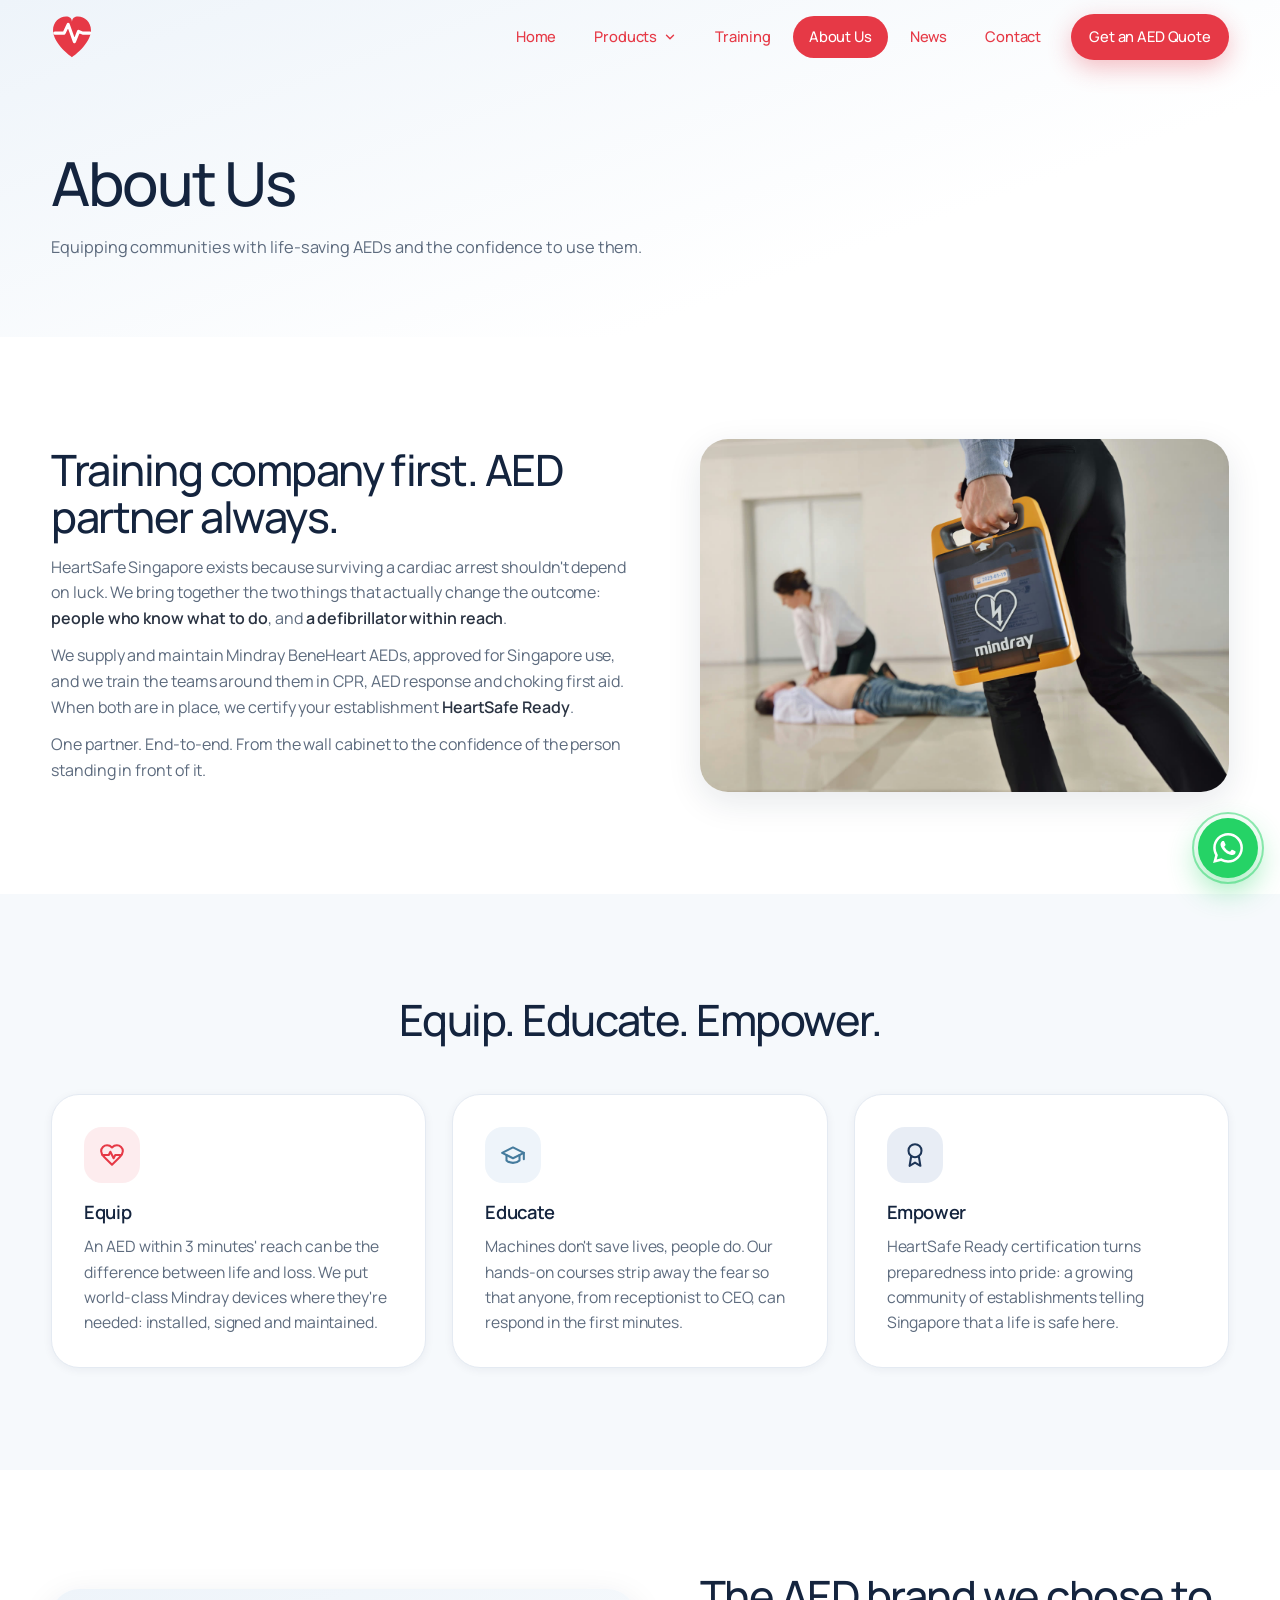
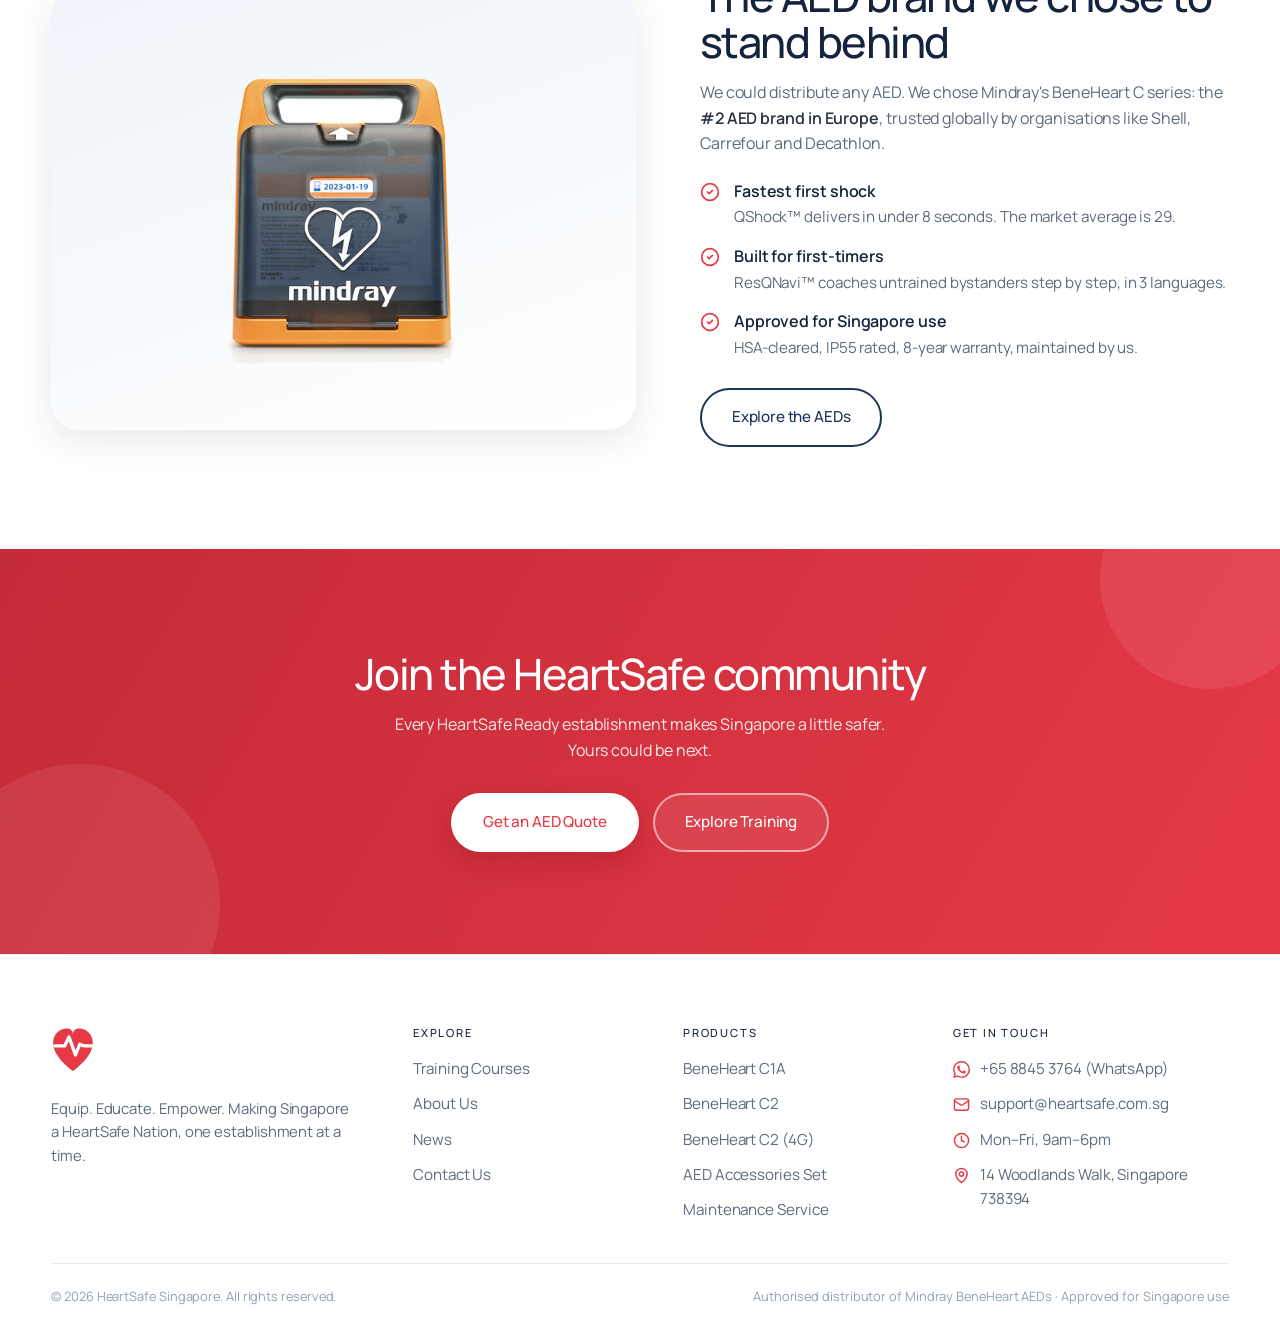
==== about.html @ 956eccfd "Header CTA text stays white Co-Authored-By: Claude Fable 5.1 <noreply@anthropic.com>" ====
<!DOCTYPE html>
<html lang="en">
<head>
<meta charset="UTF-8">
<meta name="viewport" content="width=device-width, initial-scale=1.0">
<title>About HeartSafe Singapore | Making Singapore a HeartSafe Nation</title>
<meta name="description" content="HeartSafe Singapore is on a mission to make Singapore a HeartSafe Nation: equipping communities with Mindray AEDs and empowering everyday people to act during sudden cardiac arrest.">
<link rel="canonical" href="https://www.heartsafe.com.sg/about.html">
<meta property="og:type" content="website">
<meta property="og:title" content="About HeartSafe Singapore | Making Singapore a HeartSafe Nation">
<meta property="og:description" content="HeartSafe Singapore is on a mission to make Singapore a HeartSafe Nation: equipping communities with Mindray AEDs and empowering everyday people to act during sudden cardiac arrest.">
<meta property="og:url" content="https://www.heartsafe.com.sg/about.html">
<meta property="og:image" content="https://www.heartsafe.com.sg/assets/img/hero-poster.jpg">
<link rel="icon" type="image/svg+xml" href="favicon.svg">
<link rel="preconnect" href="https://fonts.googleapis.com">
<link rel="preconnect" href="https://fonts.gstatic.com" crossorigin>
<link href="https://fonts.googleapis.com/css2?family=Manrope:wght@400;500;600;700&family=Plus+Jakarta+Sans:wght@500;800&display=swap" rel="stylesheet">
<link rel="stylesheet" href="assets/css/style.css?v=4db96d8f">
</head>
<body>
<header class="nav">
  <div class="container nav__inner">
    <a href="index.html" class="nav__logo" aria-label="HeartSafe Singapore, home">
      <svg class="logo-mark" viewBox="88 90 96 102" width="42" height="44" xmlns="http://www.w3.org/2000/svg" role="img" aria-label="HeartSafe Singapore"><path class="heart-fill" d="M136 188C136 188 92 157.6 92 125.6C92 106.4 106.4 93.6 122.4 93.6C129.6 93.6 136 97.6 136 106.4C136 97.6 142.4 93.6 149.6 93.6C165.6 93.6 180 106.4 180 125.6C180 157.6 136 188 136 188Z" fill="#E63946"/><path class="heart-line" transform="matrix(.8,0,0,.8,68,68)" stroke-width="9" stroke-linecap="round" stroke-linejoin="round" fill="none" stroke="#FFFFFF" d="M35 80H62L74 55 92 105 104 75 116 80H137"/></svg>
    </a>
    <nav class="nav__links" aria-label="Main navigation">
      <a href="index.html">Home</a>
      <div class="nav__drop">
        <a href="products.html">Products <svg width="14" height="14" viewBox="0 0 24 24" fill="none" stroke="currentColor" stroke-width="2.4" stroke-linecap="round" stroke-linejoin="round"><path d="m6 9 6 6 6-6"/></svg></a>
        <div class="nav__dropmenu">
          <a href="product-c1a.html">BeneHeart C1A</a>
          <a href="product-c2.html">BeneHeart C2</a>
          <a href="product-c2-4g.html">BeneHeart C2 (4G)</a>
          <a href="product-accessories.html">AED Accessories Set</a>
          <hr>
          <a href="products.html#maintenance">Maintenance Service</a>
        </div>
      </div>
      <a href="training.html">Training</a>
      <a href="about.html" class="active">About Us</a>
      <a href="news.html">News</a>
      <a href="contact.html">Contact</a>
      <a href="contact.html" class="btn btn--primary btn--sm nav__cta">Get an AED Quote</a>
    </nav>
    <button class="nav__burger" aria-label="Toggle menu"><span></span><span></span><span></span></button>
  </div>
</header>

<section class="page-hero">
  <div class="container">
    <h1>About Us</h1>
    <p class="lead">Equipping communities with life-saving AEDs and the confidence to use them.</p>
  </div>
</section>

<section class="section">
  <div class="container split">
    <div class="reveal">
      <h2>Training company first. AED partner always.</h2>
      <p style="margin-top:14px">HeartSafe Singapore exists because surviving a cardiac arrest shouldn't depend on luck. We bring together the two things that actually change the outcome: <strong>people who know what to do</strong>, and <strong>a defibrillator within reach</strong>.</p>
      <p style="margin-top:12px">We supply and maintain Mindray BeneHeart AEDs, approved for Singapore use, and we train the teams around them in CPR, AED response and choking first aid. When both are in place, we certify your establishment <strong>HeartSafe Ready</strong>.</p>
      <p style="margin-top:12px">One partner. End-to-end. From the wall cabinet to the confidence of the person standing in front of it.</p>
    </div>
    <figure class="reveal reveal-d1">
      <img src="assets/img/rescue-carry.jpg" alt="Responder bringing a Mindray AED to a collapsed person">
    </figure>
  </div>
</section>

<section class="section section--alt">
  <div class="container">
    <div class="section-head center reveal">
      <h2>Equip. Educate. Empower.</h2>
    </div>
    <div class="grid-3">
      <article class="card reveal">
        <div class="icon">
          <svg width="26" height="26" viewBox="0 0 24 24" fill="none" stroke="currentColor" stroke-width="1.9" stroke-linecap="round" stroke-linejoin="round"><path d="M19 14c1.49-1.46 3-3.21 3-5.5A5.5 5.5 0 0 0 16.5 3c-1.76 0-3 .5-4.5 2-1.5-1.5-2.74-2-4.5-2A5.5 5.5 0 0 0 2 8.5c0 2.3 1.5 4.05 3 5.5l7 7Z"/><path d="M3.22 12H9l1.5-3 3 6 1.5-3h5.27"/></svg>
        </div>
        <h3>Equip</h3>
        <p>An AED within 3 minutes' reach can be the difference between life and loss. We put world-class Mindray devices where they're needed: installed, signed and maintained.</p>
      </article>
      <article class="card reveal reveal-d1">
        <div class="icon icon--blue">
          <svg width="26" height="26" viewBox="0 0 24 24" fill="none" stroke="currentColor" stroke-width="1.9" stroke-linecap="round" stroke-linejoin="round"><path d="M22 10v6"/><path d="M2 10l10-5 10 5-10 5z"/><path d="M6 12v5c3 3 9 3 12 0v-5"/></svg>
        </div>
        <h3>Educate</h3>
        <p>Machines don't save lives, people do. Our hands-on courses strip away the fear so that anyone, from receptionist to CEO, can respond in the first minutes.</p>
      </article>
      <article class="card reveal reveal-d2">
        <div class="icon icon--navy">
          <svg width="26" height="26" viewBox="0 0 24 24" fill="none" stroke="currentColor" stroke-width="1.9" stroke-linecap="round" stroke-linejoin="round"><circle cx="12" cy="8" r="6"/><path d="M15.477 12.89 17 22l-5-3-5 3 1.523-9.11"/></svg>
        </div>
        <h3>Empower</h3>
        <p>HeartSafe Ready certification turns preparedness into pride: a growing community of establishments telling Singapore that a life is safe here.</p>
      </article>
    </div>
  </div>
</section>

<section class="section">
  <div class="container split">
    <figure class="reveal">
      <img src="assets/img/aed-closed.png" alt="Mindray BeneHeart AED, closed carry case" style="background:linear-gradient(160deg,#EEF4FA,#fff);padding:30px">
    </figure>
    <div class="reveal reveal-d1">
      <h2>The AED brand we chose to stand behind</h2>
      <p style="margin-top:14px">We could distribute any AED. We chose Mindray's BeneHeart C series: the <strong>#2 AED brand in Europe</strong>, trusted globally by organisations like Shell, Carrefour and Decathlon.</p>
      <ul class="checklist">
        <li>
          <svg width="20" height="20" viewBox="0 0 24 24" fill="none" stroke="currentColor" stroke-width="2" stroke-linecap="round" stroke-linejoin="round"><circle cx="12" cy="12" r="10"/><path d="m9 12 2 2 4-4"/></svg>
          <div><b>Fastest first shock</b><span>QShock&trade; delivers in under 8 seconds. The market average is 29.</span></div>
        </li>
        <li>
          <svg width="20" height="20" viewBox="0 0 24 24" fill="none" stroke="currentColor" stroke-width="2" stroke-linecap="round" stroke-linejoin="round"><circle cx="12" cy="12" r="10"/><path d="m9 12 2 2 4-4"/></svg>
          <div><b>Built for first-timers</b><span>ResQNavi&trade; coaches untrained bystanders step by step, in 3 languages.</span></div>
        </li>
        <li>
          <svg width="20" height="20" viewBox="0 0 24 24" fill="none" stroke="currentColor" stroke-width="2" stroke-linecap="round" stroke-linejoin="round"><circle cx="12" cy="12" r="10"/><path d="m9 12 2 2 4-4"/></svg>
          <div><b>Approved for Singapore use</b><span>HSA-cleared, IP55 rated, 8-year warranty, maintained by us.</span></div>
        </li>
      </ul>
      <a href="products.html" class="btn btn--outline" style="margin-top:28px">Explore the AEDs</a>
    </div>
  </div>
</section>

<section class="cta-band reveal">
  <div class="container">
    <h2>Join the HeartSafe community</h2>
    <p>Every HeartSafe Ready establishment makes Singapore a little safer. Yours could be next.</p>
    <div class="btn-row">
      <a href="contact.html" class="btn btn--primary">Get an AED Quote</a>
      <a href="training.html" class="btn btn--ghost">Explore Training</a>
    </div>
  </div>
</section>
<footer>
  <div class="container">
    <div class="footer-main">
      <div>
        <a class="logo" href="index.html" aria-label="HeartSafe Singapore">
          <svg class="logo-mark" viewBox="88 90 96 102" width="42" height="44" xmlns="http://www.w3.org/2000/svg" role="img" aria-label="HeartSafe Singapore"><path class="heart-fill" d="M136 188C136 188 92 157.6 92 125.6C92 106.4 106.4 93.6 122.4 93.6C129.6 93.6 136 97.6 136 106.4C136 97.6 142.4 93.6 149.6 93.6C165.6 93.6 180 106.4 180 125.6C180 157.6 136 188 136 188Z" fill="#E63946"/><path class="heart-line" transform="matrix(.8,0,0,.8,68,68)" stroke-width="9" stroke-linecap="round" stroke-linejoin="round" fill="none" stroke="#FFFFFF" d="M35 80H62L74 55 92 105 104 75 116 80H137"/></svg>
        </a>
        <p>Equip. Educate. Empower. Making Singapore a HeartSafe Nation, one establishment at a time.</p>
      </div>
      <div>
        <h4>Explore</h4>
        <ul>
          <li><a href="training.html">Training Courses</a></li>
          <li><a href="about.html">About Us</a></li>
          <li><a href="news.html">News</a></li>
          <li><a href="contact.html">Contact Us</a></li>
        </ul>
      </div>
      <div>
        <h4>Products</h4>
        <ul>
          <li><a href="product-c1a.html">BeneHeart C1A</a></li>
          <li><a href="product-c2.html">BeneHeart C2</a></li>
          <li><a href="product-c2-4g.html">BeneHeart C2 (4G)</a></li>
          <li><a href="product-accessories.html">AED Accessories Set</a></li>
          <li><a href="products.html#maintenance">Maintenance Service</a></li>
        </ul>
      </div>
      <div>
        <h4>Get in Touch</h4>
        <ul>
          <li><svg width="17" height="17" viewBox="0 0 24 24" fill="currentColor"><path d="M17.472 14.382c-.297-.149-1.758-.867-2.03-.967-.273-.099-.471-.148-.67.15-.197.297-.767.966-.94 1.164-.173.199-.347.223-.644.075-.297-.15-1.255-.463-2.39-1.475-.883-.788-1.48-1.761-1.653-2.059-.173-.297-.018-.458.13-.606.134-.133.297-.347.446-.52.149-.174.198-.298.298-.497.099-.198.05-.371-.025-.52-.075-.149-.669-1.612-.916-2.207-.242-.579-.487-.5-.669-.51-.173-.008-.371-.01-.57-.01-.198 0-.52.074-.792.372-.272.297-1.04 1.016-1.04 2.479 0 1.462 1.065 2.875 1.213 3.074.149.198 2.096 3.2 5.077 4.487.709.306 1.262.489 1.694.625.712.227 1.36.195 1.871.118.571-.085 1.758-.719 2.006-1.413.248-.694.248-1.289.173-1.413-.074-.124-.272-.198-.57-.347m-5.421 7.403h-.004a9.87 9.87 0 0 1-5.031-1.378l-.361-.214-3.741.982.998-3.648-.235-.374a9.86 9.86 0 0 1-1.51-5.26c.001-5.45 4.436-9.884 9.888-9.884 2.64 0 5.122 1.03 6.988 2.898a9.825 9.825 0 0 1 2.893 6.994c-.003 5.45-4.437 9.884-9.885 9.884m8.413-18.297A11.815 11.815 0 0 0 12.05 0C5.495 0 .16 5.335.157 11.892c0 2.096.547 4.142 1.588 5.945L.057 24l6.305-1.654a11.882 11.882 0 0 0 5.683 1.448h.005c6.554 0 11.89-5.335 11.893-11.893a11.821 11.821 0 0 0-3.48-8.413Z"/></svg><a href="https://wa.me/6588453764" target="_blank" rel="noopener">+65 8845 3764 (WhatsApp)</a></li>
          <li><svg width="17" height="17" viewBox="0 0 24 24" fill="none" stroke="currentColor" stroke-width="2" stroke-linecap="round" stroke-linejoin="round"><rect width="20" height="16" x="2" y="4" rx="3"/><path d="m22 7-8.97 5.7a1.94 1.94 0 0 1-2.06 0L2 7"/></svg><a href="mailto:support@heartsafe.com.sg">support@heartsafe.com.sg</a></li>
          <li><svg width="17" height="17" viewBox="0 0 24 24" fill="none" stroke="currentColor" stroke-width="2" stroke-linecap="round" stroke-linejoin="round"><circle cx="12" cy="12" r="10"/><path d="M12 6v6l4 2"/></svg><span>Mon&ndash;Fri, 9am&ndash;6pm</span></li>
          <li><svg width="17" height="17" viewBox="0 0 24 24" fill="none" stroke="currentColor" stroke-width="2" stroke-linecap="round" stroke-linejoin="round"><path d="M20 10c0 6-8 12-8 12s-8-6-8-12a8 8 0 0 1 16 0Z"/><circle cx="12" cy="10" r="3"/></svg><a href="https://www.google.com/maps/search/?api=1&amp;query=14+Woodlands+Walk+Singapore+738394" target="_blank" rel="noopener">14 Woodlands Walk, Singapore 738394</a></li>
        </ul>
      </div>
    </div>
    <div class="footer-bottom">
      <span>&copy; 2026 HeartSafe Singapore. All rights reserved.</span>
      <span>Authorised distributor of Mindray BeneHeart AEDs &middot; Approved for Singapore use</span>
    </div>
  </div>
</footer>

<a class="wa-float" href="https://wa.me/6588453764?text=Hello%20HeartSafe!%20I%27d%20like%20to%20find%20out%20more." target="_blank" rel="noopener" aria-label="Chat with HeartSafe on WhatsApp">
  <svg width="30" height="30" viewBox="0 0 24 24" fill="currentColor"><path d="M17.472 14.382c-.297-.149-1.758-.867-2.03-.967-.273-.099-.471-.148-.67.15-.197.297-.767.966-.94 1.164-.173.199-.347.223-.644.075-.297-.15-1.255-.463-2.39-1.475-.883-.788-1.48-1.761-1.653-2.059-.173-.297-.018-.458.13-.606.134-.133.297-.347.446-.52.149-.174.198-.298.298-.497.099-.198.05-.371-.025-.52-.075-.149-.669-1.612-.916-2.207-.242-.579-.487-.5-.669-.51-.173-.008-.371-.01-.57-.01-.198 0-.52.074-.792.372-.272.297-1.04 1.016-1.04 2.479 0 1.462 1.065 2.875 1.213 3.074.149.198 2.096 3.2 5.077 4.487.709.306 1.262.489 1.694.625.712.227 1.36.195 1.871.118.571-.085 1.758-.719 2.006-1.413.248-.694.248-1.289.173-1.413-.074-.124-.272-.198-.57-.347m-5.421 7.403h-.004a9.87 9.87 0 0 1-5.031-1.378l-.361-.214-3.741.982.998-3.648-.235-.374a9.86 9.86 0 0 1-1.51-5.26c.001-5.45 4.436-9.884 9.888-9.884 2.64 0 5.122 1.03 6.988 2.898a9.825 9.825 0 0 1 2.893 6.994c-.003 5.45-4.437 9.884-9.885 9.884m8.413-18.297A11.815 11.815 0 0 0 12.05 0C5.495 0 .16 5.335.157 11.892c0 2.096.547 4.142 1.588 5.945L.057 24l6.305-1.654a11.882 11.882 0 0 0 5.683 1.448h.005c6.554 0 11.89-5.335 11.893-11.893a11.821 11.821 0 0 0-3.48-8.413Z"/></svg>
</a>

<script src="assets/js/main.js?v=4db96d8f"></script>
</body>
</html>
---- assets/css/style.css ----
/* ============================================================
   HeartSafe Singapore — style.css
   Palette: red #E63946 · navy #1D3557 · white · light blue tints
   Curved edges throughout for a premium, safe feel.
   ============================================================ */

:root{
  --red:#E63946;
  --red-dark:#C42B38;
  --red-soft:#FDECEE;
  --navy:#1D3557;
  --navy-deep:#14243E;
  --blue:#457B9D;
  --blue-soft:#EEF4FA;
  --ink:#2A3342;
  --muted:#5D6B7E;
  --line:#E4EAF2;
  --bg:#FFFFFF;
  --bg-alt:#F6F9FC;
  --green-wa:#25D366;
  --r-lg:28px;
  --r-md:20px;
  --r-sm:14px;
  --shadow-sm:0 2px 10px rgba(20,36,62,.06);
  --shadow-md:0 10px 34px rgba(20,36,62,.10);
  --shadow-lg:0 22px 60px rgba(20,36,62,.16);
  --font-head:'Plus Jakarta Sans',system-ui,-apple-system,'Segoe UI',sans-serif;
  --font-body:'Inter',system-ui,-apple-system,'Segoe UI',sans-serif;
}

*{margin:0;padding:0;box-sizing:border-box}
html{scroll-behavior:smooth}
body{
  font-family:var(--font-body);
  color:var(--ink);
  background:var(--bg);
  line-height:1.65;
  font-size:16.5px;
  -webkit-font-smoothing:antialiased;
  overflow-x:hidden;
}
img,video{max-width:100%;display:block}
a{color:inherit;text-decoration:none}
ul{list-style:none}
h1,h2,h3,h4{font-family:var(--font-head);color:var(--navy-deep);line-height:1.16;letter-spacing:-.02em}
h1{font-size:clamp(2.1rem,4.6vw,3.6rem);font-weight:800}
h2{font-size:clamp(1.7rem,3.2vw,2.5rem);font-weight:800}
h3{font-size:1.22rem;font-weight:700}
p{color:var(--muted)}
strong{color:var(--ink)}

.container{width:min(1180px,92%);margin-inline:auto}
.section{padding:clamp(64px,8vw,110px) 0}
.section--alt{background:var(--bg-alt)}
.section-head{max-width:640px;margin-bottom:clamp(36px,4vw,56px)}
.section-head.center{margin-inline:auto;text-align:center}
.section-head p{margin-top:14px;font-size:1.05rem}

/* ---------- Buttons ---------- */
.btn{
  display:inline-flex;align-items:center;justify-content:center;gap:10px;
  font-family:var(--font-head);font-weight:700;font-size:1rem;
  padding:15px 30px;border-radius:999px;border:2px solid transparent;
  cursor:pointer;transition:.25s ease;white-space:nowrap;
}
.btn svg{flex:none}
.btn--primary{background:var(--red);color:#fff;box-shadow:0 8px 24px rgba(230,57,70,.32)}
.btn--primary:hover{background:var(--red-dark);transform:translateY(-2px);box-shadow:0 12px 30px rgba(230,57,70,.4)}
.btn--ghost{border-color:rgba(255,255,255,.55);color:#fff;background:rgba(255,255,255,.08);backdrop-filter:blur(4px)}
.btn--ghost:hover{background:#fff;color:var(--navy-deep)}
.btn--outline{border-color:var(--navy);color:var(--navy)}
.btn--outline:hover{background:var(--navy);color:#fff;transform:translateY(-2px)}
.btn--wa{background:var(--green-wa);color:#fff;box-shadow:0 8px 24px rgba(37,211,102,.32)}
.btn--wa:hover{background:#1eb857;transform:translateY(-2px)}
.btn--sm{padding:11px 22px;font-size:.92rem}

/* ---------- Nav ---------- */
.nav{
  position:fixed;inset:0 0 auto 0;z-index:100;
  transition:background .3s ease,box-shadow .3s ease;
  padding:14px 0;
}
.nav.scrolled{background:rgba(255,255,255,.9);backdrop-filter:blur(14px);box-shadow:var(--shadow-sm);padding:10px 0}
/* On the home hero the nav floats over the red overlay — flip logo & links to white */
.nav--onhero:not(.scrolled) .nav__logo text{fill:#fff}
.nav--onhero:not(.scrolled) .nav__logo text tspan{fill:#FFD3D7}
.nav--onhero:not(.scrolled) .nav__links a:not(.active):not(.btn){color:#fff}
.nav--onhero:not(.scrolled) .nav__links a:not(.active):not(.btn):hover{background:rgba(255,255,255,.16);color:#fff}
.nav--onhero:not(.scrolled) .nav__links a.active{background:rgba(255,255,255,.92);color:var(--red)}
.nav--onhero:not(.scrolled) .nav__burger span{background:#fff}
@media (max-width:860px){
  .nav--onhero.open .nav__logo text{fill:#1D3557}
  .nav--onhero.open .nav__logo text tspan{fill:#E63946}
  .nav--onhero.open .nav__burger span{background:var(--navy-deep)}
  .nav--onhero:not(.scrolled) .nav__links a:not(.active):not(.btn){color:var(--navy-deep)}
  .nav--onhero:not(.scrolled) .nav__links a.active{background:var(--red);color:#fff}
}
.nav__inner{display:flex;align-items:center;justify-content:space-between;gap:24px}
.nav__logo svg{height:44px;width:auto;display:block}
.nav__links{display:flex;align-items:center;gap:6px}
.nav__links a{
  font-family:var(--font-head);font-weight:600;font-size:.97rem;color:var(--navy-deep);
  padding:9px 16px;border-radius:999px;transition:.2s;
}
.nav__links a:hover{background:var(--red-soft);color:var(--red)}
.nav__links a.active{background:var(--red);color:#fff}
.nav__cta{margin-left:8px}
.nav__burger{display:none;background:none;border:0;cursor:pointer;padding:8px;border-radius:12px}
.nav__burger span{display:block;width:24px;height:2.5px;border-radius:2px;background:var(--navy-deep);margin:5px 0;transition:.3s}
.nav.open .nav__burger span:nth-child(1){transform:translateY(7.5px) rotate(45deg)}
.nav.open .nav__burger span:nth-child(2){opacity:0}
.nav.open .nav__burger span:nth-child(3){transform:translateY(-7.5px) rotate(-45deg)}

/* ---------- Scroll hero (home) ---------- */
.hero-scroll{position:relative;height:400vh}
.hero-snaps{position:absolute;inset:0;pointer-events:none}
.hero-snaps i{display:block;height:100vh}
@media (pointer:coarse){
  html{scroll-snap-type:y proximity}
  .hero-snaps i{scroll-snap-align:start}
}
.hero-stage{position:sticky;top:0;height:100vh;height:100svh;overflow:hidden;background:#0e1622}
.hero-stage video,.hero-stage .hero-fallback{
  position:absolute;inset:0;width:100%;height:100%;object-fit:cover;object-position:62% 45%;
}
.hero-overlay{
  position:absolute;inset:0;
  background:linear-gradient(96deg,rgba(202,32,46,.93) 0%,rgba(217,42,56,.78) 26%,rgba(230,57,70,.42) 48%,rgba(230,57,70,0) 68%);
}
.hero-content{
  position:absolute;inset:0;display:flex;flex-direction:column;justify-content:center;
  z-index:3;
}
.hero-words{position:relative;max-width:600px;min-height:290px}
.hero-word{
  position:absolute;inset:0;display:flex;flex-direction:column;justify-content:center;gap:18px;
  opacity:0;transform:translateY(26px);pointer-events:none;
  transition:opacity .45s ease,transform .45s ease;
}
.hero-word.active{opacity:1;transform:none;pointer-events:auto}
.hero-word h1,.hero-word .h1{color:#fff;text-shadow:0 2px 24px rgba(120,10,18,.35);font-size:clamp(2.2rem,5vw,3.9rem);font-weight:800;font-family:var(--font-head);line-height:1.1;letter-spacing:-.02em}
.hero-word p{color:rgba(255,255,255,.93);font-size:clamp(1.02rem,1.5vw,1.25rem);max-width:460px;text-shadow:0 1px 14px rgba(120,10,18,.3)}
.hero-word .hero-ctas{display:flex;gap:14px;flex-wrap:wrap;margin-top:6px}
.hero-ecg{width:190px;opacity:.95}
.hero-ecg polyline{stroke-dasharray:340;stroke-dashoffset:340}
.hero-word.active .hero-ecg polyline{animation:ecgdraw 1s ease forwards .15s}
@keyframes ecgdraw{to{stroke-dashoffset:0}}

.hero-meta{
  position:absolute;left:0;right:0;bottom:34px;z-index:4;
  display:flex;align-items:flex-end;justify-content:space-between;gap:20px;
}
.hero-beats{display:flex;gap:8px;align-items:center}
.hero-beat{
  width:34px;height:6px;border-radius:99px;background:rgba(255,255,255,.32);overflow:hidden;position:relative;
}
.hero-beat i{position:absolute;inset:0;transform:scaleX(0);transform-origin:left;background:#fff;border-radius:99px}
.hero-beat i{transition:transform .45s ease}

/* ---------- Static page hero ---------- */
.page-hero{
  position:relative;padding:150px 0 76px;
  background:linear-gradient(160deg,var(--blue-soft) 0%,#fff 70%);
}
.page-hero h1{max-width:700px}
.page-hero p.lead{max-width:600px;margin-top:18px;font-size:1.12rem}
.page-hero .btn{margin-top:28px}

/* ---------- Cards & grids ---------- */
.grid-3{display:grid;grid-template-columns:repeat(3,1fr);gap:26px}
.grid-2{display:grid;grid-template-columns:repeat(2,1fr);gap:26px}
.card{
  background:#fff;border:1px solid var(--line);border-radius:var(--r-lg);
  padding:32px;box-shadow:var(--shadow-sm);transition:.3s ease;
}
.card:hover{transform:translateY(-6px);box-shadow:var(--shadow-md)}
.card h3{margin:18px 0 10px}
.card p{font-size:.98rem}
.card .icon{
  width:56px;height:56px;border-radius:18px;background:var(--red-soft);color:var(--red);
  display:flex;align-items:center;justify-content:center;
}
.card .icon--blue{background:var(--blue-soft);color:var(--blue)}
.card .icon--navy{background:#E8EDF5;color:var(--navy)}

.course-card{overflow:hidden;padding:0;display:flex;flex-direction:column}
.course-card figure{aspect-ratio:16/10;overflow:hidden}
.course-card figure img{width:100%;height:100%;object-fit:cover;transition:transform .5s ease}
.course-card:hover figure img{transform:scale(1.05)}
.course-card .body{padding:26px 28px 30px;display:flex;flex-direction:column;gap:12px;flex:1}
.course-card .tags{display:flex;gap:8px;flex-wrap:wrap}
.tag{font-family:var(--font-head);font-size:.74rem;font-weight:700;letter-spacing:.06em;text-transform:uppercase;background:var(--blue-soft);color:var(--blue);padding:5px 12px;border-radius:999px}
.tag--red{background:var(--red-soft);color:var(--red)}
.course-card ul{display:flex;flex-direction:column;gap:8px;margin-top:2px}
.course-card ul li{display:flex;gap:10px;font-size:.95rem;color:var(--muted)}
.course-card ul li svg{flex:none;margin-top:4px;color:var(--red)}
.course-card .link{margin-top:auto;padding-top:10px;font-family:var(--font-head);font-weight:700;color:var(--red);display:inline-flex;align-items:center;gap:8px}
.course-card .link:hover{gap:12px}
.course-card .link{transition:gap .2s}

/* ---------- Split feature ---------- */
.split{display:grid;grid-template-columns:1.05fr .95fr;gap:clamp(32px,5vw,72px);align-items:center}
.split figure{border-radius:var(--r-lg);overflow:hidden;box-shadow:var(--shadow-md)}
.split figure img{width:100%;height:100%;object-fit:cover}
.split .checklist{margin-top:22px;display:flex;flex-direction:column;gap:14px}
.checklist li{display:flex;gap:14px;align-items:flex-start}
.checklist li svg{flex:none;margin-top:3px;color:var(--red)}
.checklist li b{font-family:var(--font-head);color:var(--navy-deep);display:block}
.checklist li span{font-size:.95rem;color:var(--muted)}

/* ---------- Stats band (full-bleed) ---------- */
.stats-band{
  background:linear-gradient(120deg,var(--navy-deep),var(--navy) 60%,#26497A);
  padding:clamp(52px,6vw,84px) 0;color:#fff;
}
.stats-grid{display:grid;grid-template-columns:repeat(3,1fr);gap:32px}
.stat h3{font-size:clamp(2.2rem,3.6vw,3.1rem);color:#fff;font-weight:800}
.stat h3 span{color:var(--red)} /* fallback */
.stat h3 .accent{color:#FF8A94}
.stat p{color:rgba(255,255,255,.82);margin-top:6px;font-size:.97rem;max-width:260px}
.stats-note{grid-column:1/-1;font-size:.8rem;color:rgba(255,255,255,.5);margin-top:-6px}

/* ---------- Steps ---------- */
.steps{display:grid;grid-template-columns:repeat(3,1fr);gap:26px;counter-reset:step}
.step{position:relative;background:#fff;border:1px solid var(--line);border-radius:var(--r-lg);padding:34px 30px 30px;box-shadow:var(--shadow-sm)}
.step::before{
  counter-increment:step;content:counter(step,decimal-leading-zero);
  font-family:var(--font-head);font-weight:800;font-size:.95rem;color:#fff;
  position:absolute;top:-18px;left:28px;background:var(--red);
  padding:7px 16px;border-radius:999px;box-shadow:0 6px 16px rgba(230,57,70,.35);
}
.step h3{margin-bottom:8px}
.step p{font-size:.96rem}

/* ---------- Certificate ---------- */
.cert-wrap{display:grid;grid-template-columns:.9fr 1.1fr;gap:clamp(32px,5vw,72px);align-items:center}
.cert-card{
  background:linear-gradient(150deg,#fff,#FDF6F7);
  border:1px solid #F3D5D8;border-radius:var(--r-lg);padding:38px 34px;
  box-shadow:var(--shadow-lg);position:relative;overflow:hidden;
}
.cert-card::after{
  content:"";position:absolute;right:-70px;top:-70px;width:220px;height:220px;border-radius:50%;
  background:radial-gradient(circle,rgba(230,57,70,.12),transparent 70%);
}
.cert-card .cert-logo svg{height:40px;width:auto}
.cert-card h3{font-size:1.55rem;margin:20px 0 4px;letter-spacing:.01em}
.cert-card .cert-sub{font-family:var(--font-head);font-weight:600;color:var(--red);font-size:.85rem;letter-spacing:.18em;text-transform:uppercase}
.cert-card .cert-line{height:1px;background:linear-gradient(90deg,var(--line),transparent);margin:22px 0}
.cert-card ul{display:flex;flex-direction:column;gap:10px}
.cert-card ul li{display:flex;gap:10px;font-size:.93rem;color:var(--muted)}
.cert-card ul li svg{flex:none;margin-top:3px;color:var(--red)}
.cert-badge{
  position:absolute;bottom:26px;right:26px;width:74px;height:74px;border-radius:50%;
  background:var(--red);color:#fff;display:flex;flex-direction:column;align-items:center;justify-content:center;
  font-family:var(--font-head);font-weight:800;font-size:.6rem;letter-spacing:.08em;text-align:center;line-height:1.3;
  box-shadow:0 10px 26px rgba(230,57,70,.4);transform:rotate(8deg);
}
.cert-badge svg{margin-bottom:2px}

/* ---------- Industries (Trusted Across Singapore) ---------- */
.industry-grid{display:grid;grid-template-columns:repeat(3,1fr);gap:20px}
.industry{
  display:flex;align-items:center;gap:16px;
  background:#fff;border:1px solid var(--line);border-radius:var(--r-md);
  padding:22px 26px;box-shadow:var(--shadow-sm);transition:.25s ease;
}
.industry:hover{transform:translateY(-4px);box-shadow:var(--shadow-md);border-color:#F3C9CD}
.industry .icon{
  flex:none;width:48px;height:48px;border-radius:14px;display:flex;align-items:center;justify-content:center;
  background:var(--red-soft);color:var(--red);
}
.industry:nth-child(2n) .icon{background:var(--blue-soft);color:var(--blue)}
.industry h3{font-size:1.02rem;margin:0}
@media (max-width:1020px){.industry-grid{grid-template-columns:1fr 1fr}}
@media (max-width:620px){.industry-grid{grid-template-columns:1fr}}

/* ---------- AED strip (home, full-bleed) ---------- */
.aed-strip{
  background:linear-gradient(120deg,var(--navy-deep) 0%,var(--navy) 100%);
  overflow:hidden;color:#fff;
  display:grid;grid-template-columns:1.05fr .95fr;align-items:center;
}
.aed-strip__body{padding:clamp(48px,6vw,88px) 5vw}
@media (min-width:1281px){
  .aed-strip__body{padding-left:calc((100vw - 1180px)/2)}
}
.aed-strip__body h2{color:#fff;margin-bottom:14px}
.aed-strip__body>p{color:rgba(255,255,255,.85);max-width:480px}
.aed-strip__feats{margin:26px 0 30px;display:flex;flex-direction:column;gap:14px}
.aed-strip__feats li{display:flex;gap:14px;align-items:flex-start;color:rgba(255,255,255,.92);font-size:.98rem}
.aed-strip__feats li svg{flex:none;color:#FF8A94;margin-top:3px}
.aed-strip__feats b{color:#fff}
.aed-strip figure{height:100%;min-height:380px;position:relative}
.aed-strip figure img{position:absolute;inset:0;width:100%;height:100%;object-fit:cover}
.aed-strip figure::after{content:"";position:absolute;inset:0;background:linear-gradient(90deg,var(--navy) 0%,transparent 30%)}
.aed-strip .btn-row{display:flex;gap:14px;flex-wrap:wrap}

/* ---------- Products ---------- */
.product-card{padding:0;overflow:hidden;display:flex;flex-direction:column}
.product-card figure{
  background:linear-gradient(160deg,var(--blue-soft),#fff);
  padding:34px;display:flex;align-items:center;justify-content:center;height:290px;
}
.product-card figure img{max-height:100%;width:auto;object-fit:contain;transition:transform .45s ease}
.product-card:hover figure img{transform:scale(1.06)}
.product-card .body{padding:28px 30px 32px;display:flex;flex-direction:column;gap:14px;flex:1}
.product-card .body h3{font-size:1.35rem;margin:0}
.product-card .sub{font-family:var(--font-head);font-weight:600;font-size:.85rem;color:var(--red);letter-spacing:.04em;text-transform:uppercase}
.product-card ul{display:flex;flex-direction:column;gap:9px}
.product-card ul li{display:flex;gap:10px;font-size:.94rem;color:var(--muted)}
.product-card ul li svg{flex:none;margin-top:4px;color:var(--red)}
.product-card .btn{margin-top:auto}

.compare{overflow-x:auto;border-radius:var(--r-lg);box-shadow:var(--shadow-sm);border:1px solid var(--line)}
.compare table{width:100%;border-collapse:collapse;background:#fff;min-width:640px}
.compare th,.compare td{padding:16px 22px;text-align:left;font-size:.95rem;border-bottom:1px solid var(--line)}
.compare thead th{font-family:var(--font-head);background:var(--navy-deep);color:#fff;font-size:.95rem}
.compare thead th:first-child{border-radius:0}
.compare tbody th{font-family:var(--font-head);font-weight:600;color:var(--navy-deep);width:34%}
.compare tbody tr:last-child th,.compare tbody tr:last-child td{border-bottom:0}
.compare td svg{color:var(--red);vertical-align:-3px}

.tech-band{display:grid;grid-template-columns:repeat(3,1fr);gap:26px}
.tech-band .card p{font-size:.94rem}
.qshock{display:flex;align-items:center;gap:10px;margin-top:16px;flex-wrap:wrap}
.qshock span{
  font-family:var(--font-head);font-weight:800;background:var(--red-soft);color:var(--red);
  border-radius:14px;padding:10px 14px;font-size:.9rem;
}
.qshock svg{color:#C9D4E2}

/* ---------- FAQ ---------- */
.faq{max-width:780px;margin-inline:auto;display:flex;flex-direction:column;gap:14px}
.faq details{
  background:#fff;border:1px solid var(--line);border-radius:var(--r-md);
  padding:0;overflow:hidden;box-shadow:var(--shadow-sm);
}
.faq summary{
  cursor:pointer;list-style:none;display:flex;justify-content:space-between;align-items:center;gap:16px;
  font-family:var(--font-head);font-weight:700;color:var(--navy-deep);padding:20px 26px;font-size:1.02rem;
}
.faq summary::-webkit-details-marker{display:none}
.faq summary .chev{flex:none;transition:.3s;color:var(--red)}
.faq details[open] summary .chev{transform:rotate(180deg)}
.faq .answer{padding:0 26px 22px;font-size:.97rem;color:var(--muted)}

/* ---------- CTA band (full-bleed) ---------- */
.cta-band{
  background:linear-gradient(120deg,var(--red-dark),var(--red));
  padding:clamp(60px,8vw,104px) 0;text-align:center;color:#fff;
  position:relative;overflow:hidden;
}
.cta-band::before{
  content:"";position:absolute;left:-60px;bottom:-90px;width:280px;height:280px;border-radius:50%;
  background:rgba(255,255,255,.08);
}
.cta-band::after{
  content:"";position:absolute;right:-40px;top:-80px;width:220px;height:220px;border-radius:50%;
  background:rgba(255,255,255,.08);
}
.cta-band h2{color:#fff;max-width:640px;margin:0 auto 14px}
.cta-band p{color:rgba(255,255,255,.9);max-width:520px;margin:0 auto 30px}
.cta-band .btn-row{display:flex;gap:14px;justify-content:center;flex-wrap:wrap;position:relative;z-index:1}
.cta-band .btn--primary{background:#fff;color:var(--red);box-shadow:0 10px 26px rgba(120,10,18,.25)}
.cta-band .btn--primary:hover{background:var(--navy-deep);color:#fff}

/* ---------- Contact ---------- */
.contact-grid{display:grid;grid-template-columns:.9fr 1.1fr;gap:clamp(32px,4vw,56px);align-items:start}
.contact-cards{display:flex;flex-direction:column;gap:18px}
.contact-card{display:flex;gap:18px;align-items:flex-start;background:#fff;border:1px solid var(--line);border-radius:var(--r-md);padding:24px;box-shadow:var(--shadow-sm)}
.contact-card .icon{flex:none;width:50px;height:50px;border-radius:16px;display:flex;align-items:center;justify-content:center;background:var(--red-soft);color:var(--red)}
.contact-card .icon--wa{background:#E7F9EE;color:var(--green-wa)}
.contact-card h3{font-size:1.05rem;margin-bottom:2px}
.contact-card p{font-size:.95rem}
.contact-card a.strong{font-family:var(--font-head);font-weight:700;color:var(--navy-deep)}
.contact-card a.strong:hover{color:var(--red)}

.form-card{background:#fff;border:1px solid var(--line);border-radius:var(--r-lg);padding:clamp(28px,3.5vw,44px);box-shadow:var(--shadow-md)}
.form-grid{display:grid;grid-template-columns:1fr 1fr;gap:18px}
.form-field{display:flex;flex-direction:column;gap:7px}
.form-field.full{grid-column:1/-1}
.form-field label{font-family:var(--font-head);font-weight:600;font-size:.9rem;color:var(--navy-deep)}
.form-field input,.form-field select,.form-field textarea{
  font-family:var(--font-body);font-size:.98rem;color:var(--ink);
  border:1.5px solid var(--line);border-radius:var(--r-sm);padding:13px 16px;background:var(--bg-alt);
  transition:border-color .2s,box-shadow .2s;appearance:none;
}
.form-field textarea{resize:vertical;min-height:120px}
.form-field input:focus,.form-field select:focus,.form-field textarea:focus{
  outline:none;border-color:var(--red);box-shadow:0 0 0 4px rgba(230,57,70,.12);background:#fff;
}
.form-note{font-size:.85rem;color:var(--muted);margin-top:14px}

/* ---------- Footer ---------- */
footer{background:var(--navy-deep);color:rgba(255,255,255,.78)}
.footer-main{display:grid;grid-template-columns:1.4fr 1fr 1fr 1.2fr;gap:40px;padding:clamp(48px,6vw,72px) 0 40px}
.footer-main .logo svg{height:46px;width:auto}
.footer-main p{color:rgba(255,255,255,.65);font-size:.93rem;margin-top:16px;max-width:300px}
.footer-main h4{color:#fff;font-size:.95rem;letter-spacing:.1em;text-transform:uppercase;margin-bottom:18px}
.footer-main ul{display:flex;flex-direction:column;gap:11px}
.footer-main ul a{font-size:.95rem;color:rgba(255,255,255,.72);transition:.2s}
.footer-main ul a:hover{color:#fff}
.footer-main ul li{display:flex;gap:10px;align-items:flex-start;font-size:.95rem}
.footer-main ul li svg{flex:none;margin-top:4px;color:#FF8A94}
.footer-bottom{border-top:1px solid rgba(255,255,255,.12);padding:22px 0;display:flex;justify-content:space-between;gap:14px;flex-wrap:wrap;font-size:.85rem;color:rgba(255,255,255,.5)}

/* ---------- WhatsApp float ---------- */
.wa-float{
  position:fixed;right:22px;bottom:22px;z-index:90;
  width:60px;height:60px;border-radius:50%;background:var(--green-wa);
  display:flex;align-items:center;justify-content:center;color:#fff;
  box-shadow:0 12px 30px rgba(37,211,102,.45);transition:.25s;
}
.wa-float:hover{transform:scale(1.08)}
.wa-float::after{
  content:"";position:absolute;inset:-6px;border-radius:50%;border:2px solid rgba(37,211,102,.5);
  animation:wapulse 2s ease-out infinite;
}
@keyframes wapulse{0%{transform:scale(.85);opacity:1}100%{transform:scale(1.25);opacity:0}}

/* ---------- Reveal ---------- */
.reveal{opacity:0;transform:translateY(30px);transition:opacity .7s ease,transform .7s ease}
.reveal.in{opacity:1;transform:none}
.reveal-d1{transition-delay:.1s}
.reveal-d2{transition-delay:.2s}
.reveal-d3{transition-delay:.3s}

/* ---------- Responsive ---------- */
@media (max-width:1020px){
  .grid-3,.steps,.tech-band{grid-template-columns:1fr 1fr}
  .footer-main{grid-template-columns:1fr 1fr}
  .stats-grid{grid-template-columns:1fr 1fr}
}
@media (max-width:860px){
  .nav__links{
    position:fixed;top:0;right:0;bottom:0;width:min(320px,84vw);
    background:#fff;flex-direction:column;align-items:flex-start;gap:6px;
    padding:100px 30px 30px;box-shadow:var(--shadow-lg);
    transform:translateX(110%);transition:transform .35s ease;z-index:-1;
  }
  .nav.open .nav__links{transform:none}
  .nav__links a{width:100%;font-size:1.1rem;padding:13px 18px}
  .nav__cta{margin:14px 0 0;width:100%}
  .nav__burger{display:block;z-index:2}
  .nav.open{background:transparent}
  .split,.cert-wrap,.aed-strip,.contact-grid,.grid-2{grid-template-columns:1fr}
  .aed-strip figure{min-height:280px;order:-1}
  .aed-strip figure::after{background:linear-gradient(0deg,var(--navy-deep) 0%,transparent 40%)}
  .hero-content{justify-content:flex-end;padding-bottom:120px}
  .hero-words{min-height:250px}
  .hero-overlay{
    background:linear-gradient(180deg,rgba(230,57,70,.18) 0%,rgba(222,48,60,.55) 55%,rgba(202,32,46,.94) 100%);
  }
  .hero-meta{bottom:26px;flex-direction:column;align-items:flex-start;gap:14px}
  .form-grid{grid-template-columns:1fr}
}
@media (max-width:620px){
  .grid-3,.steps,.tech-band,.stats-grid,.footer-main{grid-template-columns:1fr}
  .section{padding:56px 0}
  .btn{width:100%;}
  .btn-row .btn,.hero-ctas .btn{width:auto;flex:1;min-width:180px}
  .hero-word .hero-ctas{margin-top:2px}
  .nav__logo svg{height:38px}
  .wa-float{width:54px;height:54px;right:16px;bottom:16px}
  .cert-badge{width:64px;height:64px;bottom:18px;right:18px}
}

@media (prefers-reduced-motion:reduce){
  html{scroll-behavior:auto}
  *,*::before,*::after{animation-duration:.001s !important;transition-duration:.001s !important}
}


/* ============================================================
   v3: client meeting updates (white footer, dropdown, carousel,
   newsletter, product pages)
   ============================================================ */

/* ---------- White footer ---------- */
footer{background:#fff;border-top:1px solid var(--line);color:var(--muted);margin-top:0}
.footer-main p{color:var(--muted)}
.footer-main h4{color:var(--navy-deep)}
.footer-main ul a,.footer-main ul li{color:var(--muted)}
.footer-main ul a:hover{color:var(--red)}
.footer-main ul li svg{color:var(--red)}
.footer-bottom{border-top:1px solid var(--line);color:#93A0B4}

/* ---------- Nav dropdown ---------- */
.nav__drop{position:relative}
.nav__drop>a{display:inline-flex;align-items:center;gap:6px}
.nav__dropmenu{
  position:absolute;top:calc(100% + 10px);left:0;background:#fff;
  border:1px solid var(--line);border-radius:18px;box-shadow:var(--shadow-md);
  padding:10px;min-width:236px;
  opacity:0;visibility:hidden;transform:translateY(8px);transition:.25s ease;
}
.nav__dropmenu::before{content:"";position:absolute;top:-12px;left:0;right:0;height:12px}
.nav__drop:hover .nav__dropmenu,.nav__drop:focus-within .nav__dropmenu{opacity:1;visibility:visible;transform:none}
.nav__dropmenu a{display:block;padding:10px 14px;border-radius:12px;font-size:.93rem;color:var(--navy-deep)}
.nav__dropmenu hr{border:0;border-top:1px solid var(--line);margin:8px 6px}

/* ---------- Logo carousel ---------- */
.logo-marquee{
  overflow:hidden;padding:6px 0 2px;
  -webkit-mask-image:linear-gradient(90deg,transparent,#000 12%,#000 88%,transparent);
  mask-image:linear-gradient(90deg,transparent,#000 12%,#000 88%,transparent);
}
.logo-track{display:flex;width:max-content;animation:marquee 26s linear infinite}
.logo-set{display:flex;align-items:center;gap:clamp(56px,8vw,110px);padding-right:clamp(56px,8vw,110px)}
.logo-set img{height:44px;width:auto;object-fit:contain}
@keyframes marquee{to{transform:translateX(-50%)}}
.logo-marquee:hover .logo-track{animation-play-state:paused}

/* ---------- Newsletter ---------- */
.newsletter{
  background:linear-gradient(120deg,var(--red-dark),var(--red));
  padding:clamp(56px,7vw,88px) 0;text-align:center;color:#fff;
}
.newsletter h2{color:#fff}
.newsletter p{color:rgba(255,255,255,.9);margin-top:10px}
.newsletter form{display:flex;gap:12px;max-width:540px;margin:30px auto 0}
.newsletter input{
  flex:1;min-width:0;border:0;border-radius:999px;padding:16px 24px;
  font-family:var(--font-body);font-size:1rem;color:var(--ink);
}
.newsletter input:focus{outline:3px solid rgba(255,255,255,.5)}
.newsletter .btn--primary{background:#fff;color:var(--red);box-shadow:none}
.newsletter .btn--primary:hover{background:var(--navy-deep);color:#fff}
.newsletter .nl-done{margin-top:24px;font-family:var(--font-head);font-weight:700;color:#fff}

/* ---------- Product page hero ---------- */
.phero-grid{display:grid;grid-template-columns:1.05fr .95fr;gap:clamp(32px,5vw,64px);align-items:center}
.phero-img{
  background:linear-gradient(160deg,#fff,var(--blue-soft));
  border-radius:var(--r-lg);padding:30px;box-shadow:var(--shadow-md);
  display:flex;align-items:center;justify-content:center;
}
.phero-img img{max-height:340px;width:auto;object-fit:contain}
.phero-sub{
  font-family:var(--font-head);font-weight:700;font-size:.88rem;
  letter-spacing:.08em;text-transform:uppercase;color:var(--red);margin-bottom:10px;
}

/* ---------- Approval badges ---------- */
.badge-row{display:flex;flex-wrap:wrap;gap:12px;margin-top:26px}
.badge{
  display:inline-flex;align-items:center;gap:10px;
  background:var(--bg-alt);border:1px solid var(--line);border-radius:999px;
  padding:9px 18px;font-family:var(--font-head);font-weight:600;font-size:.88rem;color:var(--navy-deep);
}
.badge img{height:26px;width:auto}

/* ---------- Download cards ---------- */
.docs-grid{display:grid;grid-template-columns:1fr 1fr;gap:16px}
.doc-card{
  display:flex;align-items:center;gap:16px;background:#fff;
  border:1px solid var(--line);border-radius:var(--r-md);padding:18px 22px;
  box-shadow:var(--shadow-sm);transition:.25s ease;
}
.doc-card:hover{transform:translateY(-3px);box-shadow:var(--shadow-md);border-color:#F3C9CD}
.doc-card .icon{flex:none;width:46px;height:46px;border-radius:14px;background:var(--red-soft);color:var(--red);display:flex;align-items:center;justify-content:center}
.doc-name{flex:1;display:flex;flex-direction:column}
.doc-name b{font-family:var(--font-head);color:var(--navy-deep)}
.doc-name small{color:var(--muted);font-size:.82rem}
.doc-card>svg{color:var(--red);flex:none}

/* ---------- Spec table / misc ---------- */
.compare--spec table{min-width:0}
.compare--spec tbody th{width:38%}
.steps--4,.grid-4c{display:grid;grid-template-columns:repeat(4,1fr);gap:26px}
.steps--4{counter-reset:step}
.muted-note{margin-top:26px;text-align:center;font-size:.92rem;color:var(--muted)}
.sr-only{position:absolute;width:1px;height:1px;padding:0;margin:-1px;overflow:hidden;clip:rect(0,0,0,0);border:0}

@media (max-width:1020px){
  .steps--4,.grid-4c{grid-template-columns:1fr 1fr}
  .docs-grid{grid-template-columns:1fr}
}
@media (max-width:860px){
  .phero-grid{grid-template-columns:1fr}
  .phero-img{order:-1}
  .phero-img img{max-height:240px}
  .nav__drop{width:100%}
  .nav__dropmenu{
    position:static;opacity:1;visibility:visible;transform:none;
    box-shadow:none;border:0;padding:0 0 4px 16px;min-width:0;
  }
  .nav__dropmenu::before{display:none}
  .nav__dropmenu a{padding:9px 14px;font-size:1rem}
}
@media (max-width:620px){
  .steps--4,.grid-4c{grid-template-columns:1fr}
  .newsletter form{flex-direction:column}
  .newsletter input{width:100%}
  .logo-set img{height:36px}
}


/* ============================================================
   v5: stats band + AED strip both in the SAME blue, joined
   with no gap. Identical horizontal gradient on both so the
   junction between the two sections is seamless.
   ============================================================ */
.stats-band,
.aed-strip{background:linear-gradient(90deg,var(--navy-deep) 0%,var(--navy) 55%,#26497A 100%)}
.stats-band .stat h3{color:#fff}
.stats-band .stat h3 span{color:#fff}
.stats-band .stat h3 .accent{color:#FF8A94}
.stats-band .stat p{color:rgba(255,255,255,.86)}

.aed-strip figure::after{background:linear-gradient(90deg,#26497A 0%,transparent 32%)}
.aed-strip__body>p{color:rgba(255,255,255,.88)}
.aed-strip__feats li{color:rgba(255,255,255,.92)}
.aed-strip__feats li svg{color:#FF8A94}

@media (max-width:860px){
  .aed-strip figure::after{background:linear-gradient(0deg,var(--navy) 0%,transparent 40%)}
}


/* ============================================================
   v6: compact partner section
   ============================================================ */
.section--compact{padding:clamp(48px,5.5vw,76px) 0}
.section--compact .section-head{margin-bottom:clamp(28px,3vw,40px)}
.mini-grid{display:grid;grid-template-columns:repeat(3,1fr);gap:16px}
.mini-card{
  display:flex;align-items:flex-start;gap:14px;
  background:#fff;border:1px solid var(--line);border-radius:var(--r-md);
  padding:18px 20px;box-shadow:var(--shadow-sm);transition:.25s ease;
}
.mini-card:hover{transform:translateY(-3px);box-shadow:var(--shadow-md)}
.mini-card .icon{
  flex:none;width:42px;height:42px;border-radius:13px;
  display:flex;align-items:center;justify-content:center;
  background:var(--red-soft);color:var(--red);
}
.mini-card .icon--blue{background:var(--blue-soft);color:var(--blue)}
.mini-card .icon--navy{background:#E8EDF5;color:var(--navy)}
.mini-card h3{font-size:.98rem;margin:2px 0 3px}
.mini-card p{font-size:.86rem;line-height:1.5}
@media (max-width:1020px){.mini-grid{grid-template-columns:1fr 1fr}}
@media (max-width:620px){.mini-grid{grid-template-columns:1fr}}


/* ============================================================
   v7: photo-step hero, centred stats, newsletter background
   ============================================================ */
/* Hero: 4 step photos crossfading per scroll */
.hero-steps{position:absolute;inset:0}
.hero-step{
  position:absolute;inset:0;width:100%;height:100%;
  object-fit:cover;object-position:44% 58%;
  opacity:0;transform:scale(1.07);
  transition:opacity .8s ease,transform 1.4s ease;
}
.hero-step.active{opacity:1;transform:scale(1)}
@media (max-width:860px){
  .hero-step{object-position:37% 62%}
}

/* Centred stats */
.stats-band .stat{text-align:center}
.stats-band .stat p{margin-inline:auto}

/* Newsletter with flat-lay background photo */
.newsletter{
  background:#E63946 url('../img/newsletter-bg.jpg') right center/cover no-repeat;
  text-align:left;
}
.newsletter .container{max-width:1180px}
.newsletter h2,.newsletter p{max-width:520px}
.newsletter form{margin:30px 0 0;max-width:520px}
@media (max-width:860px){
  .newsletter{background-image:none;background-color:#E63946;text-align:center}
  .newsletter h2,.newsletter p{max-width:none}
  .newsletter form{margin:30px auto 0}
}


/* ============================================================
   v8: ecommerce-style product pages (accordion, also-like grid)
   ============================================================ */
.page-hero--product{padding:130px 0 56px}
.phero-grid--top{align-items:flex-start}
.pd-info .lead{margin-top:14px;font-size:1.06rem}
.pd-info .badge-row{margin-top:20px}
.pd-acc{margin-top:28px;display:flex;flex-direction:column;gap:12px}
.pd-acc details{
  background:#fff;border:1px solid var(--line);border-radius:var(--r-md);
  overflow:hidden;box-shadow:var(--shadow-sm);
}
.pd-acc summary{
  cursor:pointer;list-style:none;display:flex;justify-content:space-between;align-items:center;gap:16px;
  font-family:var(--font-head);font-weight:700;color:var(--navy-deep);padding:16px 22px;font-size:1rem;
}
.pd-acc summary::-webkit-details-marker{display:none}
.pd-acc summary::marker,.faq summary::marker{content:""}
.pd-acc summary .chev{flex:none;transition:.3s;color:var(--red)}
.pd-acc details[open] summary .chev{transform:rotate(180deg)}
.pd-acc .answer{padding:0 22px 18px;font-size:.95rem;color:var(--muted)}
.pd-list{display:flex;flex-direction:column;gap:8px}
.pd-list li{display:flex;gap:10px;align-items:flex-start}
.pd-list li svg{flex:none;margin-top:4px;color:var(--red)}

.also-grid{display:grid;grid-template-columns:repeat(3,1fr);gap:22px}
.also-card{
  display:flex;flex-direction:column;background:#fff;border:1px solid var(--line);
  border-radius:var(--r-lg);overflow:hidden;box-shadow:var(--shadow-sm);transition:.3s ease;
}
.also-card:hover{transform:translateY(-5px);box-shadow:var(--shadow-md)}
.also-card figure{
  background:linear-gradient(160deg,var(--blue-soft),#fff);
  height:190px;display:flex;align-items:center;justify-content:center;padding:22px;
}
.also-card figure img{max-height:100%;width:auto;object-fit:contain;transition:transform .4s ease}
.also-card:hover figure img{transform:scale(1.05)}
.also-card .body{padding:18px 22px 22px}
.also-card h3{font-size:1.05rem;margin-bottom:2px}
.also-card p{font-size:.88rem}
.also-card .link{display:inline-flex;align-items:center;gap:8px;margin-top:10px;font-family:var(--font-head);font-weight:700;color:var(--red);font-size:.92rem}

@media (max-width:1020px){.also-grid{grid-template-columns:1fr 1fr}}
@media (max-width:860px){.page-hero--product{padding:110px 0 48px}}
@media (max-width:620px){.also-grid{grid-template-columns:1fr}}


/* ============================================================
   v9: professional contact page with map band
   ============================================================ */
.contact-hero{padding:150px 0 clamp(56px,7vw,96px);background:linear-gradient(160deg,var(--blue-soft) 0%,#fff 62%)}
.contact-hero__grid{display:grid;grid-template-columns:1fr 1fr;gap:clamp(36px,5vw,80px);align-items:start}
.contact-intro h1{max-width:520px}
.contact-intro .lead{margin-top:18px;font-size:1.08rem;max-width:460px}

.contact-details{
  margin-top:clamp(32px,4vw,48px);
  display:grid;grid-template-columns:1fr 1fr;gap:clamp(24px,3vw,38px) 32px;
}
.cd-item h3{
  font-size:.82rem;letter-spacing:.12em;text-transform:uppercase;
  color:var(--red);margin-bottom:10px;
}
.cd-item a{
  display:inline-block;font-family:var(--font-head);font-weight:700;font-size:1.06rem;
  color:var(--navy-deep);line-height:1.45;transition:color .2s;
}
.cd-item a:hover{color:var(--red)}
.cd-item span{display:block;margin-top:6px;font-size:.9rem;color:var(--muted)}
.cd-wa{display:inline-flex !important;align-items:center;gap:9px;color:var(--green-wa) !important}
.cd-wa:hover{color:#1eb857 !important}

.contact-hero .form-card h2{font-size:1.55rem}
.contact-hero .form-intro{margin:8px 0 26px;font-size:.97rem}
.contact-hero .form-card .btn{width:100%}
.contact-hero .form-note a{color:var(--red);font-weight:600}

/* Map */
.map-band{position:relative;height:clamp(360px,46vh,520px);background:var(--bg-alt)}
.map-band iframe{width:100%;height:100%;border:0;display:block;filter:saturate(.9)}
.map-card{
  position:absolute;top:clamp(18px,4vw,38px);left:50%;transform:translateX(-590px);
  background:#fff;border-radius:var(--r-md);padding:22px 26px;
  box-shadow:var(--shadow-lg);max-width:290px;
}
.map-card h3{font-size:1.1rem;margin-bottom:4px}
.map-card p{font-size:.93rem}
.map-card .link{
  display:inline-flex;align-items:center;gap:8px;margin-top:12px;
  font-family:var(--font-head);font-weight:700;color:var(--red);font-size:.92rem;transition:gap .2s;
}
.map-card:hover .link{gap:12px}

@media (max-width:1280px){
  .map-card{left:clamp(18px,4vw,38px);transform:none}
}
@media (max-width:860px){
  .contact-hero{padding-top:120px}
  .contact-hero__grid{grid-template-columns:1fr}
  .contact-intro .lead,.contact-intro h1{max-width:none}
  .map-band{height:auto}
  .map-band iframe{height:340px}
  .map-card{position:static;transform:none;max-width:none;border-radius:0;box-shadow:none;border-top:1px solid var(--line)}
}
@media (max-width:560px){
  .contact-details{grid-template-columns:1fr}
}


/* ============================================================
   v10: products hero photo, unboxed product images, fade-ins
   ============================================================ */
/* Products page hero: office photo + cut-out AED lineup, headline crossing over */
.products-hero{position:relative;overflow:hidden;padding:150px 0 clamp(220px,26vw,340px);isolation:isolate}
.products-hero__bg{
  position:absolute;inset:0;z-index:0;
  background:url('../img/products-hero-bg.jpg') center/cover no-repeat;
}
.products-hero__bg::after{
  content:"";position:absolute;inset:0;
  background:linear-gradient(100deg,rgba(255,255,255,.96) 0%,rgba(255,255,255,.9) 34%,rgba(255,255,255,.35) 58%,rgba(255,255,255,0) 78%);
}
.products-hero__lineup{
  position:absolute;z-index:1;right:-2%;bottom:-4%;
  width:min(72%,1080px);height:auto;pointer-events:none;
  filter:drop-shadow(0 26px 40px rgba(20,36,62,.18));
  animation:lineupIn 1.1s cubic-bezier(.2,.7,.3,1) both .15s;
}
@keyframes lineupIn{from{opacity:0;transform:translateY(38px) scale(.97)}to{opacity:1;transform:none}}
.products-hero__inner{position:relative;z-index:2}
.products-hero__copy{max-width:640px}
.products-hero__copy h1{text-shadow:0 2px 22px rgba(255,255,255,.7)}
.products-hero__copy .lead{margin-top:18px;font-size:1.12rem;max-width:520px;text-shadow:0 1px 16px rgba(255,255,255,.8)}

@media (max-width:1100px){
  .products-hero{padding-bottom:clamp(180px,30vw,280px)}
  .products-hero__lineup{width:86%;right:-6%}
}
@media (max-width:860px){
  .products-hero{padding:120px 0 clamp(150px,44vw,240px)}
  .products-hero__bg::after{background:linear-gradient(180deg,rgba(255,255,255,.95) 0%,rgba(255,255,255,.86) 45%,rgba(255,255,255,.5) 100%)}
  .products-hero__lineup{width:112%;right:-14%;bottom:-2%}
  .products-hero__copy{max-width:none}
}

/* Product detail: title block left, photo down at description level, no box */
.pd-head{max-width:760px;margin-bottom:clamp(28px,4vw,44px)}
.pd-head h1{margin-top:6px}
.page-hero--product .phero-img{
  background:none;box-shadow:none;padding:0;border-radius:0;
  align-items:flex-start;justify-content:flex-start;
}
.page-hero--product .phero-img img{max-height:420px;width:auto}

/* Richer, staggered fade-ins */
.reveal{opacity:0;transform:translateY(28px);transition:opacity .75s cubic-bezier(.2,.7,.3,1),transform .75s cubic-bezier(.2,.7,.3,1)}
.reveal.in{opacity:1;transform:none}
.reveal-d1{transition-delay:.09s}
.reveal-d2{transition-delay:.18s}
.reveal-d3{transition-delay:.27s}
/* auto-stagger children of card grids so each card fades in after the last */
.grid-3 > *:nth-child(1),.grid-2 > *:nth-child(1),.mini-grid > *:nth-child(1),
.also-grid > *:nth-child(1),.steps > *:nth-child(1),.industry-grid > *:nth-child(1),
.docs-grid > *:nth-child(1),.tech-band > *:nth-child(1){transition-delay:0s}
.grid-3 > *:nth-child(2),.grid-2 > *:nth-child(2),.mini-grid > *:nth-child(2),
.also-grid > *:nth-child(2),.steps > *:nth-child(2),.industry-grid > *:nth-child(2),
.docs-grid > *:nth-child(2),.tech-band > *:nth-child(2){transition-delay:.09s}
.grid-3 > *:nth-child(3),.grid-2 > *:nth-child(3),.mini-grid > *:nth-child(3),
.also-grid > *:nth-child(3),.steps > *:nth-child(3),.industry-grid > *:nth-child(3),
.docs-grid > *:nth-child(3),.tech-band > *:nth-child(3){transition-delay:.18s}
.grid-3 > *:nth-child(4),.grid-2 > *:nth-child(4),.mini-grid > *:nth-child(4),
.industry-grid > *:nth-child(4){transition-delay:.27s}
.mini-grid > *:nth-child(5),.industry-grid > *:nth-child(5){transition-delay:.34s}
.mini-grid > *:nth-child(6),.industry-grid > *:nth-child(6){transition-delay:.41s}

@media (prefers-reduced-motion:reduce){
  .products-hero__lineup{animation:none}
  .reveal{opacity:1;transform:none}
}


/* ============================================================
   v11: products hero simplified (white bg, lineup beside copy),
   product detail image centred
   ============================================================ */
.products-hero{position:relative;padding:150px 0 clamp(48px,6vw,84px);background:#fff;overflow:visible;isolation:auto}
.products-hero__bg{display:none}
.products-hero__inner{display:grid;grid-template-columns:1.02fr .98fr;gap:clamp(24px,4vw,56px);align-items:center}
.products-hero__copy{max-width:560px}
.products-hero__copy h1,.products-hero__copy .lead{text-shadow:none}
.products-hero__lineup{
  position:static;width:100%;max-width:540px;justify-self:end;pointer-events:none;
  filter:drop-shadow(0 20px 32px rgba(20,36,62,.16));
  animation:lineupIn 1s cubic-bezier(.2,.7,.3,1) both .1s;
}
@media (max-width:860px){
  .products-hero{padding:120px 0 48px}
  .products-hero__inner{grid-template-columns:1fr}
  .products-hero__copy{max-width:none}
  .products-hero__lineup{max-width:min(420px,88%);justify-self:center;margin-top:6px}
}

/* Product detail photo: centred in its column, no box */
.page-hero--product .phero-img{align-items:center;justify-content:center;align-self:stretch;min-height:340px}
.page-hero--product .phero-img img{max-height:400px;max-width:100%;width:auto;margin:auto}

/* ============================================================
   v12: product detail photo back in its soft card
   ============================================================ */
.page-hero--product .phero-img{
  background:linear-gradient(160deg,#fff,var(--blue-soft));
  border-radius:var(--r-lg);box-shadow:var(--shadow-md);padding:30px;
  align-items:center;justify-content:center;align-self:stretch;min-height:360px;
}
.page-hero--product .phero-img img{max-height:400px;max-width:100%;width:auto;margin:auto}


/* ============================================================
   v13: red fading hero band + paint-glitch hardening
   ============================================================ */
.page-hero--red{
  background:linear-gradient(180deg,var(--red) 0%,#EE6B75 42%,#FBDDE0 78%,#fff 100%);
}
.page-hero--red h1{color:#fff;text-shadow:0 2px 20px rgba(120,10,18,.28)}
.page-hero--red .lead{color:rgba(255,255,255,.95);text-shadow:0 1px 14px rgba(120,10,18,.25)}

/* Stop the white slivers some browsers paint beside the sticky hero on first load */
html{background:#fff}
body{background:#fff;overflow-anchor:none}
.hero-stage{transform:translateZ(0);backface-visibility:hidden}
.stats-band,.aed-strip,.newsletter,.cta-band,.products-hero{
  background-clip:padding-box;
}
.hero-scroll,.hero-stage,.stats-band,.aed-strip{contain:paint}


/* Red hero pages: keep the nav readable over the red band */
.page-hero--red{padding:150px 0 clamp(72px,9vw,120px)}
.nav--onhero:not(.scrolled) .nav__drop > a{color:#fff}


/* ============================================================
   v14: dark navy hero band (News)
   ============================================================ */
.page-hero--dark{
  padding:150px 0 clamp(72px,9vw,120px);
  background:linear-gradient(180deg,var(--navy) 0%,#22406B 38%,#C9D6E6 80%,#fff 100%);
}
.page-hero--dark h1{color:#fff;text-shadow:0 2px 20px rgba(8,18,34,.32)}
.page-hero--dark .lead{color:rgba(255,255,255,.94);text-shadow:0 1px 14px rgba(8,18,34,.3)}


/* ============================================================
   v15: video-clip hero (one compression per scroll beat)
   ============================================================ */
.hero-clips{position:absolute;inset:0}
.hero-clip{
  position:absolute;inset:0;width:100%;height:100%;
  object-fit:cover;object-position:60% 55%;
  opacity:0;transform:scale(1.03);
  transition:opacity .55s ease,transform .9s ease;
  will-change:opacity,transform;
}
.hero-clip.active{opacity:1;transform:scale(1)}
@media (max-width:860px){
  .hero-clip{object-position:50% 50%}
}
@media (prefers-reduced-motion:reduce){
  .hero-clip{transition:none;transform:none}
}

/* v15b: beat the older `.hero-stage video` rule so clip framing applies */
.hero-stage video.hero-clip{object-position:60% 55%}
@media (max-width:860px){ .hero-stage video.hero-clip{object-position:50% 50%} }

/* v15c: clean cut between clips, no zoom, no blink */
.hero-clip{transform:none;transition:opacity .22s linear}
.hero-clip.active{transform:none}


/* ============================================================
   v16: typography refresh. One geometric family (Manrope),
   medium-weight tight headings, light large numerals, small
   wide-tracked uppercase micro-text. No eyebrow labels added.
   ============================================================ */
:root{
  --font-head:'Manrope',system-ui,-apple-system,'Segoe UI',sans-serif;
  --font-body:'Manrope',system-ui,-apple-system,'Segoe UI',sans-serif;
}
body{font-family:var(--font-body);font-size:16px;line-height:1.6;font-weight:400;letter-spacing:-.005em}
h1,h2,h3,h4{font-family:var(--font-head);font-weight:500;letter-spacing:-.035em;line-height:1.08}
h1{font-size:clamp(2.3rem,4.8vw,3.8rem);font-weight:500}
h2{font-size:clamp(1.85rem,3.4vw,2.7rem);font-weight:500}
h3{font-size:1.15rem;font-weight:600;letter-spacing:-.02em;line-height:1.25}
p{font-weight:400}
strong{font-weight:600}
.lead,.page-hero p.lead,.contact-intro .lead,.section-head p{font-size:1.02rem;line-height:1.65}

/* Hero headline: medium weight, tight, still legible over the footage */
.hero-word h1,.hero-word .h1{font-weight:500;letter-spacing:-.035em;line-height:1.05;font-size:clamp(2.3rem,5.2vw,4.1rem)}
.hero-word p{font-size:clamp(.98rem,1.35vw,1.12rem);font-weight:400}

/* Stats: big light numerals like the reference */
.stats-band .stat h3,.stat h3{font-size:clamp(2.6rem,4.6vw,3.9rem);font-weight:400;letter-spacing:-.04em;line-height:1}
.stats-band .stat p{font-size:.92rem;margin-top:12px}

/* Buttons and nav: medium weight, slightly smaller */
.btn{font-weight:500;font-size:.95rem;letter-spacing:-.01em}
.btn--sm{font-size:.88rem}
.nav__links a{font-weight:500;font-size:.92rem;letter-spacing:-.01em}
.nav__dropmenu a{font-weight:500}

/* Small uppercase micro-text: tiny, wide tracking, medium weight */
.tag,.phero-sub,.cd-item h3,.footer-main h4,.cert-sub,.product-card .sub{
  font-family:var(--font-head);font-size:.7rem;font-weight:500;letter-spacing:.16em;text-transform:uppercase;
}
.tag{padding:5px 11px}
.phero-sub{color:var(--red);margin-bottom:12px}
.footer-main h4{color:var(--navy-deep)}

/* Cards, lists, tables */
.card h3,.mini-card h3,.course-card h3,.product-card .body h3,.step h3,.industry h3,.map-card h3,.contact-card h3{font-weight:600}
.product-card .body h3{font-size:1.3rem;letter-spacing:-.03em}
.mini-card h3{font-size:.95rem}
.mini-card p,.card p,.course-card ul li,.product-card ul li,.checklist li span,.doc-name small{font-weight:400}
.checklist li b,.doc-name b,.cd-item a,.contact-card a.strong{font-weight:600}
.compare th,.compare td{font-size:.92rem}
.compare thead th,.compare tbody th{font-weight:600}
.faq summary{font-weight:600;font-size:1rem}
.step::before{font-weight:600;letter-spacing:.06em}
.qshock span{font-weight:600}
.badge{font-weight:500;font-size:.82rem}
.newsletter .nl-done,.link,.course-card .link,.map-card .link{font-weight:600}
.form-field label{font-weight:500}
.footer-bottom{font-size:.8rem}
.cert-card h3{font-weight:600}


/* ============================================================
   v17: minimal contact page (no card, grey-filled fields)
   ============================================================ */
.contact-hero--minimal{background:#fff;padding:150px 0 clamp(56px,7vw,88px)}
.contact-hero--minimal .contact-hero__grid{grid-template-columns:.9fr 1.1fr;gap:clamp(40px,7vw,110px);align-items:start}
.contact-hero--minimal h1{font-size:clamp(2.2rem,3.8vw,3rem);font-weight:500;letter-spacing:-.035em}
.contact-list{margin-top:clamp(28px,3.5vw,40px);display:flex;flex-direction:column;gap:22px}
.contact-list dt{font-size:.82rem;color:var(--muted);margin-bottom:4px;font-weight:400}
.contact-list dd{font-size:1rem;color:var(--ink);font-weight:500;line-height:1.5}
.contact-list dd a{color:var(--ink);transition:color .2s}
.contact-list dd a:hover{color:var(--red)}
.contact-socials{display:flex;gap:10px;margin-top:6px}
.contact-socials a{
  width:34px;height:34px;border-radius:50%;background:var(--navy-deep);color:#fff;
  display:inline-flex;align-items:center;justify-content:center;transition:background .2s,transform .2s;
}
.contact-socials a:hover{background:var(--red);transform:translateY(-2px)}

.contact-form{background:none;border:0;box-shadow:none;padding:0}
.contact-form .form-grid{gap:20px 22px}
.contact-form .form-field label{font-size:.82rem;font-weight:500;color:var(--ink);margin-bottom:2px}
.contact-form .form-field input,.contact-form .form-field select,.contact-form .form-field textarea{
  background:#F3F4F6;border:1.5px solid transparent;border-radius:12px;padding:14px 16px;font-size:.95rem;
}
.contact-form .form-field select{
  background-image:url("data:image/svg+xml,%3Csvg xmlns='http://www.w3.org/2000/svg' width='16' height='16' viewBox='0 0 24 24' fill='none' stroke='%235D6B7E' stroke-width='2.2' stroke-linecap='round' stroke-linejoin='round'%3E%3Cpath d='m6 9 6 6 6-6'/%3E%3C/svg%3E");
  background-repeat:no-repeat;background-position:right 14px center;padding-right:40px;
}
.contact-form .form-field textarea{min-height:170px}
.contact-form .form-field input:focus,.contact-form .form-field select:focus,.contact-form .form-field textarea:focus{
  background:#fff;border-color:var(--navy-deep);box-shadow:none;
}
.btn--send{
  width:100%;margin-top:22px;background:var(--navy-deep);color:#fff;border-radius:12px;
  padding:16px 24px;font-weight:500;box-shadow:none;
}
.btn--send:hover{background:var(--red);transform:none}
.contact-form .form-note{margin-top:14px;font-size:.82rem;color:var(--muted)}
@media (max-width:860px){
  .contact-hero--minimal{padding-top:120px}
  .contact-hero--minimal .contact-hero__grid{grid-template-columns:1fr;gap:40px}
}


/* ============================================================
   v18: heart-only logo mark in header and footer (client request)
   ============================================================ */
.nav__logo svg.logo-mark{height:44px;width:auto}
.footer-main .logo svg.logo-mark{height:46px;width:auto}
/* Over the home hero (before scrolling) the nav is transparent on the red
   overlay, so the mark flips to white with a red pulse line to stay visible */
.nav--onhero:not(.scrolled) .nav__logo .heart-fill{fill:#fff}
.nav--onhero:not(.scrolled) .nav__logo .heart-line{stroke:var(--red)}
@media (max-width:860px){
  .nav--onhero.open .nav__logo .heart-fill{fill:var(--red)}
  .nav--onhero.open .nav__logo .heart-line{stroke:#fff}
}


/* ============================================================
   v19: on a white header the nav words are brand red
   (over the home hero they stay white; active pill unchanged)
   ============================================================ */
.nav__links > a:not(.btn):not(.active),
.nav__drop > a:not(.active){color:var(--red)}
.nav__links > a:not(.btn):not(.active):hover,
.nav__drop > a:not(.active):hover{background:var(--red-soft);color:var(--red-dark)}
.nav__dropmenu a{color:var(--navy-deep)}
.nav__dropmenu a:hover{color:var(--red)}

/* v19b: header CTA text is always white (base .nav__links a colour must not win) */
.nav__links a.nav__cta,.nav__links a.nav__cta:hover{color:#fff;background:var(--red)}
.nav__links a.nav__cta:hover{background:var(--red-dark)}
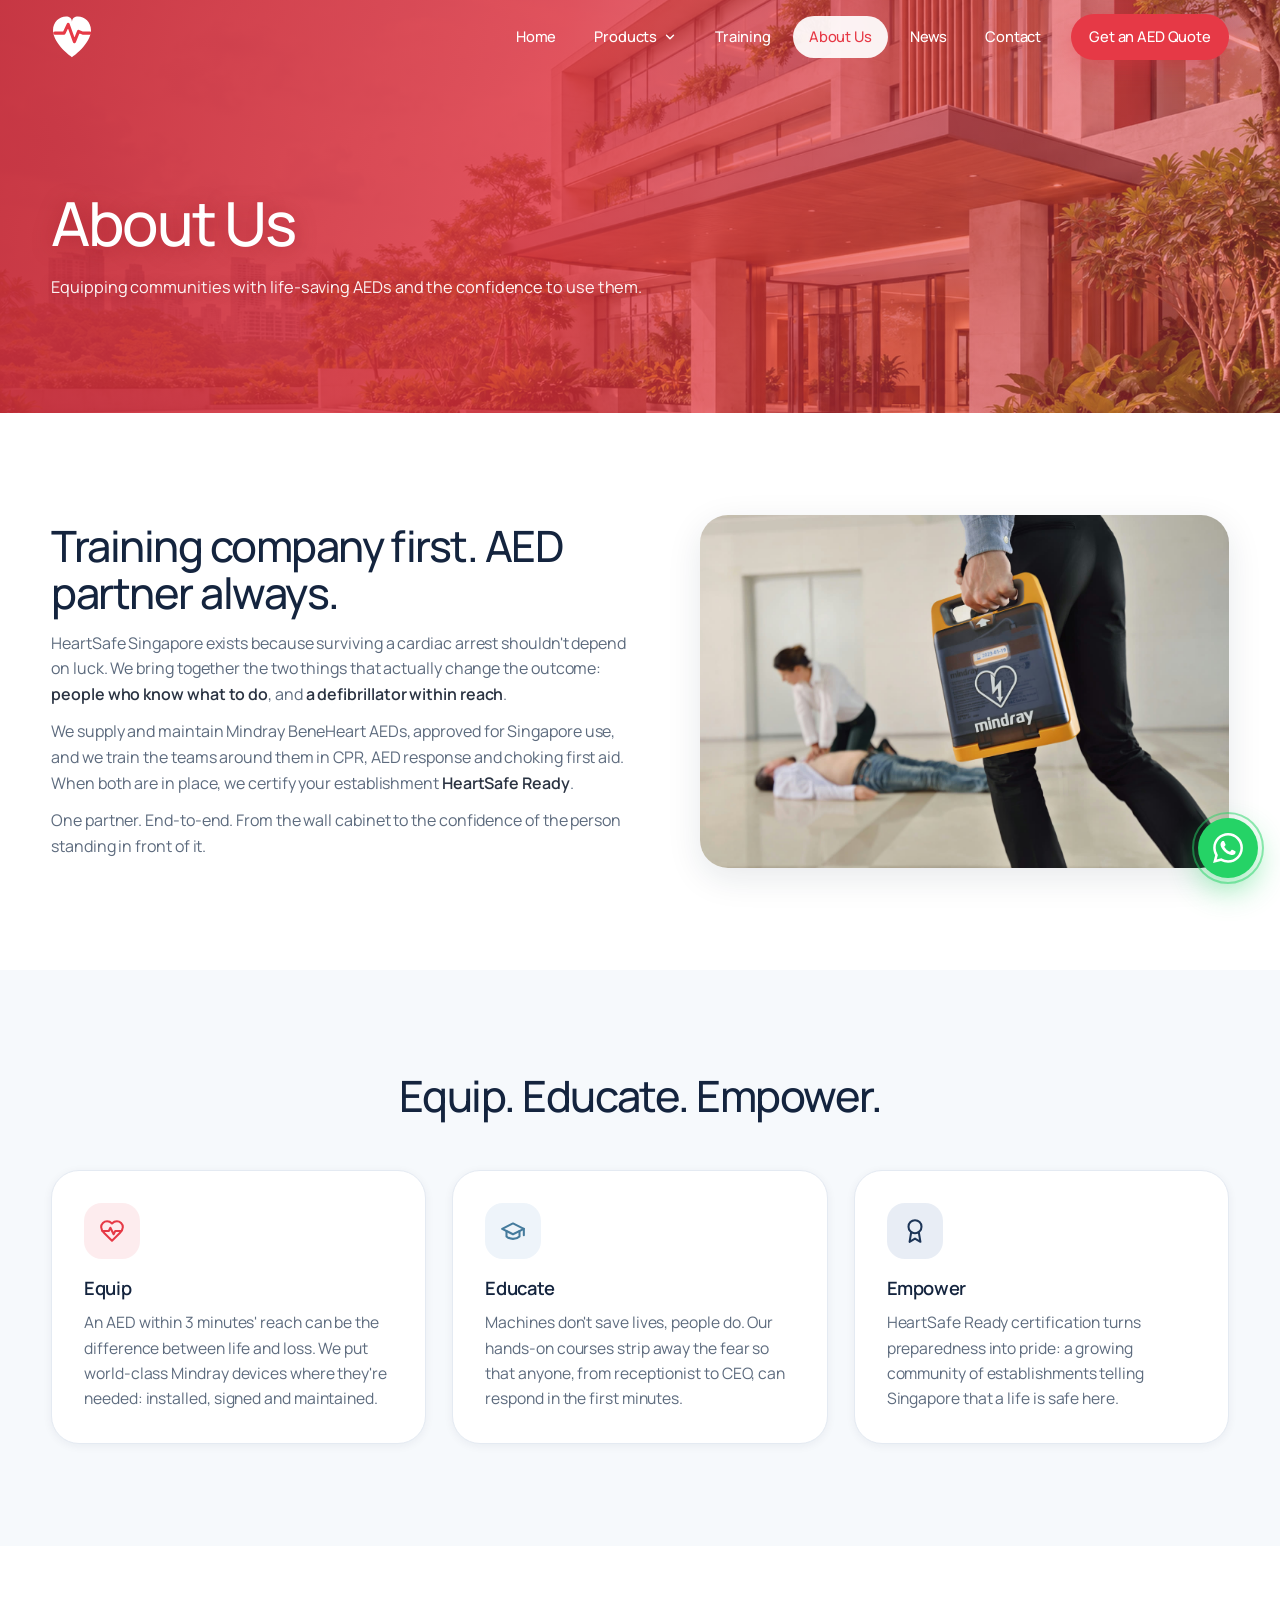
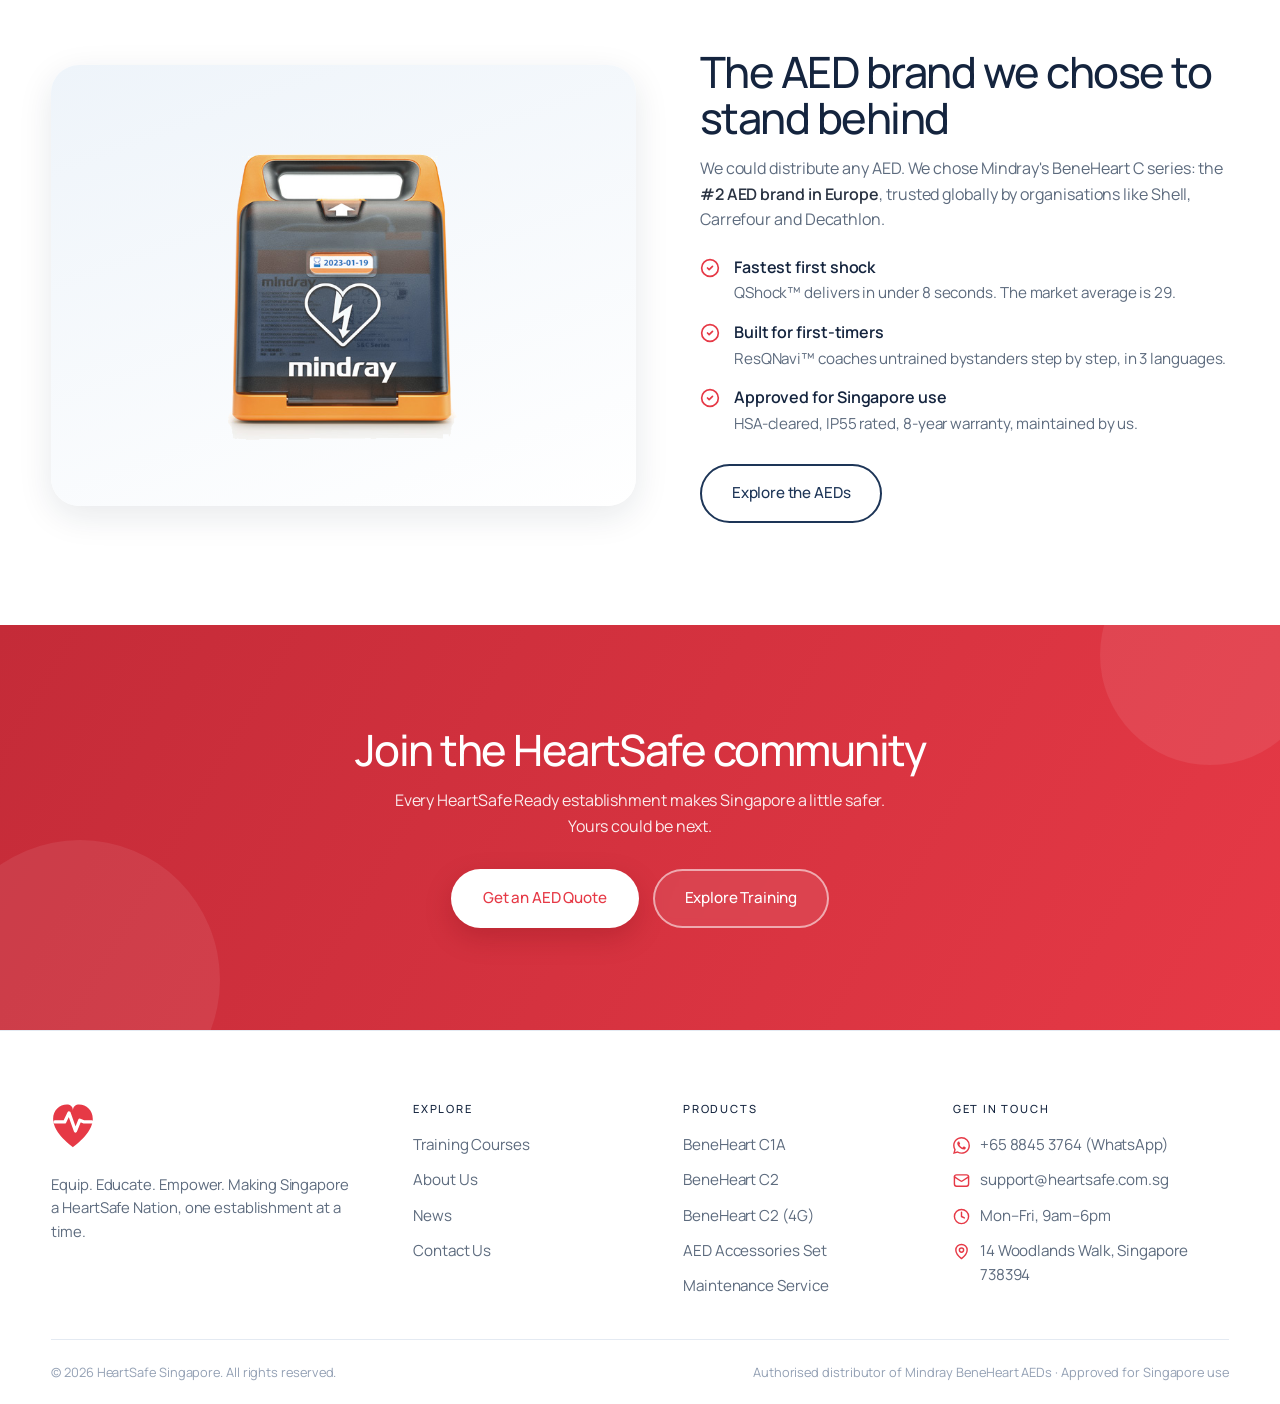
==== commit 35550da1: "About hero: building photo with red overlay Co-Authored-By: Claude Fable 5.1 <noreply@anthropic.com>" ====
--- a/about.html
+++ b/about.html
@@ -15,10 +15,10 @@
 <link rel="preconnect" href="https://fonts.googleapis.com">
 <link rel="preconnect" href="https://fonts.gstatic.com" crossorigin>
 <link href="https://fonts.googleapis.com/css2?family=Manrope:wght@400;500;600;700&family=Plus+Jakarta+Sans:wght@500;800&display=swap" rel="stylesheet">
-<link rel="stylesheet" href="assets/css/style.css?v=4db96d8f">
+<link rel="stylesheet" href="assets/css/style.css?v=a60e32f3">
 </head>
 <body>
-<header class="nav">
+<header class="nav nav--onhero">
   <div class="container nav__inner">
     <a href="index.html" class="nav__logo" aria-label="HeartSafe Singapore, home">
       <svg class="logo-mark" viewBox="88 90 96 102" width="42" height="44" xmlns="http://www.w3.org/2000/svg" role="img" aria-label="HeartSafe Singapore"><path class="heart-fill" d="M136 188C136 188 92 157.6 92 125.6C92 106.4 106.4 93.6 122.4 93.6C129.6 93.6 136 97.6 136 106.4C136 97.6 142.4 93.6 149.6 93.6C165.6 93.6 180 106.4 180 125.6C180 157.6 136 188 136 188Z" fill="#E63946"/><path class="heart-line" transform="matrix(.8,0,0,.8,68,68)" stroke-width="9" stroke-linecap="round" stroke-linejoin="round" fill="none" stroke="#FFFFFF" d="M35 80H62L74 55 92 105 104 75 116 80H137"/></svg>
@@ -46,7 +46,7 @@
   </div>
 </header>
 
-<section class="page-hero">
+<section class="page-hero page-hero--photo page-hero--about">
   <div class="container">
     <h1>About Us</h1>
     <p class="lead">Equipping communities with life-saving AEDs and the confidence to use them.</p>
@@ -184,6 +184,6 @@
   <svg width="30" height="30" viewBox="0 0 24 24" fill="currentColor"><path d="M17.472 14.382c-.297-.149-1.758-.867-2.03-.967-.273-.099-.471-.148-.67.15-.197.297-.767.966-.94 1.164-.173.199-.347.223-.644.075-.297-.15-1.255-.463-2.39-1.475-.883-.788-1.48-1.761-1.653-2.059-.173-.297-.018-.458.13-.606.134-.133.297-.347.446-.52.149-.174.198-.298.298-.497.099-.198.05-.371-.025-.52-.075-.149-.669-1.612-.916-2.207-.242-.579-.487-.5-.669-.51-.173-.008-.371-.01-.57-.01-.198 0-.52.074-.792.372-.272.297-1.04 1.016-1.04 2.479 0 1.462 1.065 2.875 1.213 3.074.149.198 2.096 3.2 5.077 4.487.709.306 1.262.489 1.694.625.712.227 1.36.195 1.871.118.571-.085 1.758-.719 2.006-1.413.248-.694.248-1.289.173-1.413-.074-.124-.272-.198-.57-.347m-5.421 7.403h-.004a9.87 9.87 0 0 1-5.031-1.378l-.361-.214-3.741.982.998-3.648-.235-.374a9.86 9.86 0 0 1-1.51-5.26c.001-5.45 4.436-9.884 9.888-9.884 2.64 0 5.122 1.03 6.988 2.898a9.825 9.825 0 0 1 2.893 6.994c-.003 5.45-4.437 9.884-9.885 9.884m8.413-18.297A11.815 11.815 0 0 0 12.05 0C5.495 0 .16 5.335.157 11.892c0 2.096.547 4.142 1.588 5.945L.057 24l6.305-1.654a11.882 11.882 0 0 0 5.683 1.448h.005c6.554 0 11.89-5.335 11.893-11.893a11.821 11.821 0 0 0-3.48-8.413Z"/></svg>
 </a>
 
-<script src="assets/js/main.js?v=4db96d8f"></script>
+<script src="assets/js/main.js?v=a60e32f3"></script>
 </body>
 </html>
--- a/assets/css/style.css
+++ b/assets/css/style.css
@@ -1090,3 +1090,39 @@
 /* v19b: header CTA text is always white (base .nav__links a colour must not win) */
 .nav__links a.nav__cta,.nav__links a.nav__cta:hover{color:#fff;background:var(--red)}
 .nav__links a.nav__cta:hover{background:var(--red-dark)}
+
+
+/* ============================================================
+   v20: photo page heroes with red overlay and white words
+   (Contact, News, Training). Nav floats white via .nav--onhero.
+   ============================================================ */
+.page-hero--photo{
+  position:relative;isolation:isolate;color:#fff;
+  padding:clamp(150px,18vw,190px) 0 clamp(72px,9vw,112px);
+  background-size:cover;background-position:center;background-repeat:no-repeat;
+}
+.page-hero--photo::before{
+  content:"";position:absolute;inset:0;z-index:-1;
+  background:linear-gradient(100deg,rgba(196,43,56,.94) 0%,rgba(222,48,60,.82) 42%,rgba(230,57,70,.58) 72%,rgba(230,57,70,.42) 100%);
+}
+.page-hero--photo h1{color:#fff;text-shadow:0 2px 22px rgba(120,10,18,.35)}
+.page-hero--photo .lead,.page-hero--photo p{color:rgba(255,255,255,.94);text-shadow:0 1px 14px rgba(120,10,18,.3)}
+.page-hero--photo .btn--primary{background:#fff;color:var(--red);box-shadow:0 10px 26px rgba(120,10,18,.25)}
+.page-hero--photo .btn--primary:hover{background:var(--navy-deep);color:#fff}
+.page-hero--photo .btn--outline{border-color:rgba(255,255,255,.75);color:#fff}
+.page-hero--photo .btn--outline:hover{background:#fff;color:var(--red)}
+.page-hero--contact{background-image:url('../img/hero-contact.jpg')}
+.page-hero--news{background-image:url('../img/hero-news.jpg')}
+.page-hero--training{background-image:url('../img/hero-training.jpg');background-position:center 40%}
+
+/* Contact: the minimal section now follows the photo band */
+.contact-hero--after{padding-top:clamp(56px,7vw,88px)}
+.contact-title{font-size:clamp(2rem,3.4vw,2.8rem);font-weight:500;letter-spacing:-.035em}
+
+@media (max-width:860px){
+  .page-hero--photo{padding-top:120px}
+  .page-hero--photo::before{background:linear-gradient(180deg,rgba(196,43,56,.9) 0%,rgba(230,57,70,.72) 100%)}
+}
+
+/* v20b: About hero photo */
+.page-hero--about{background-image:url('../img/hero-about.jpg');background-position:center 55%}
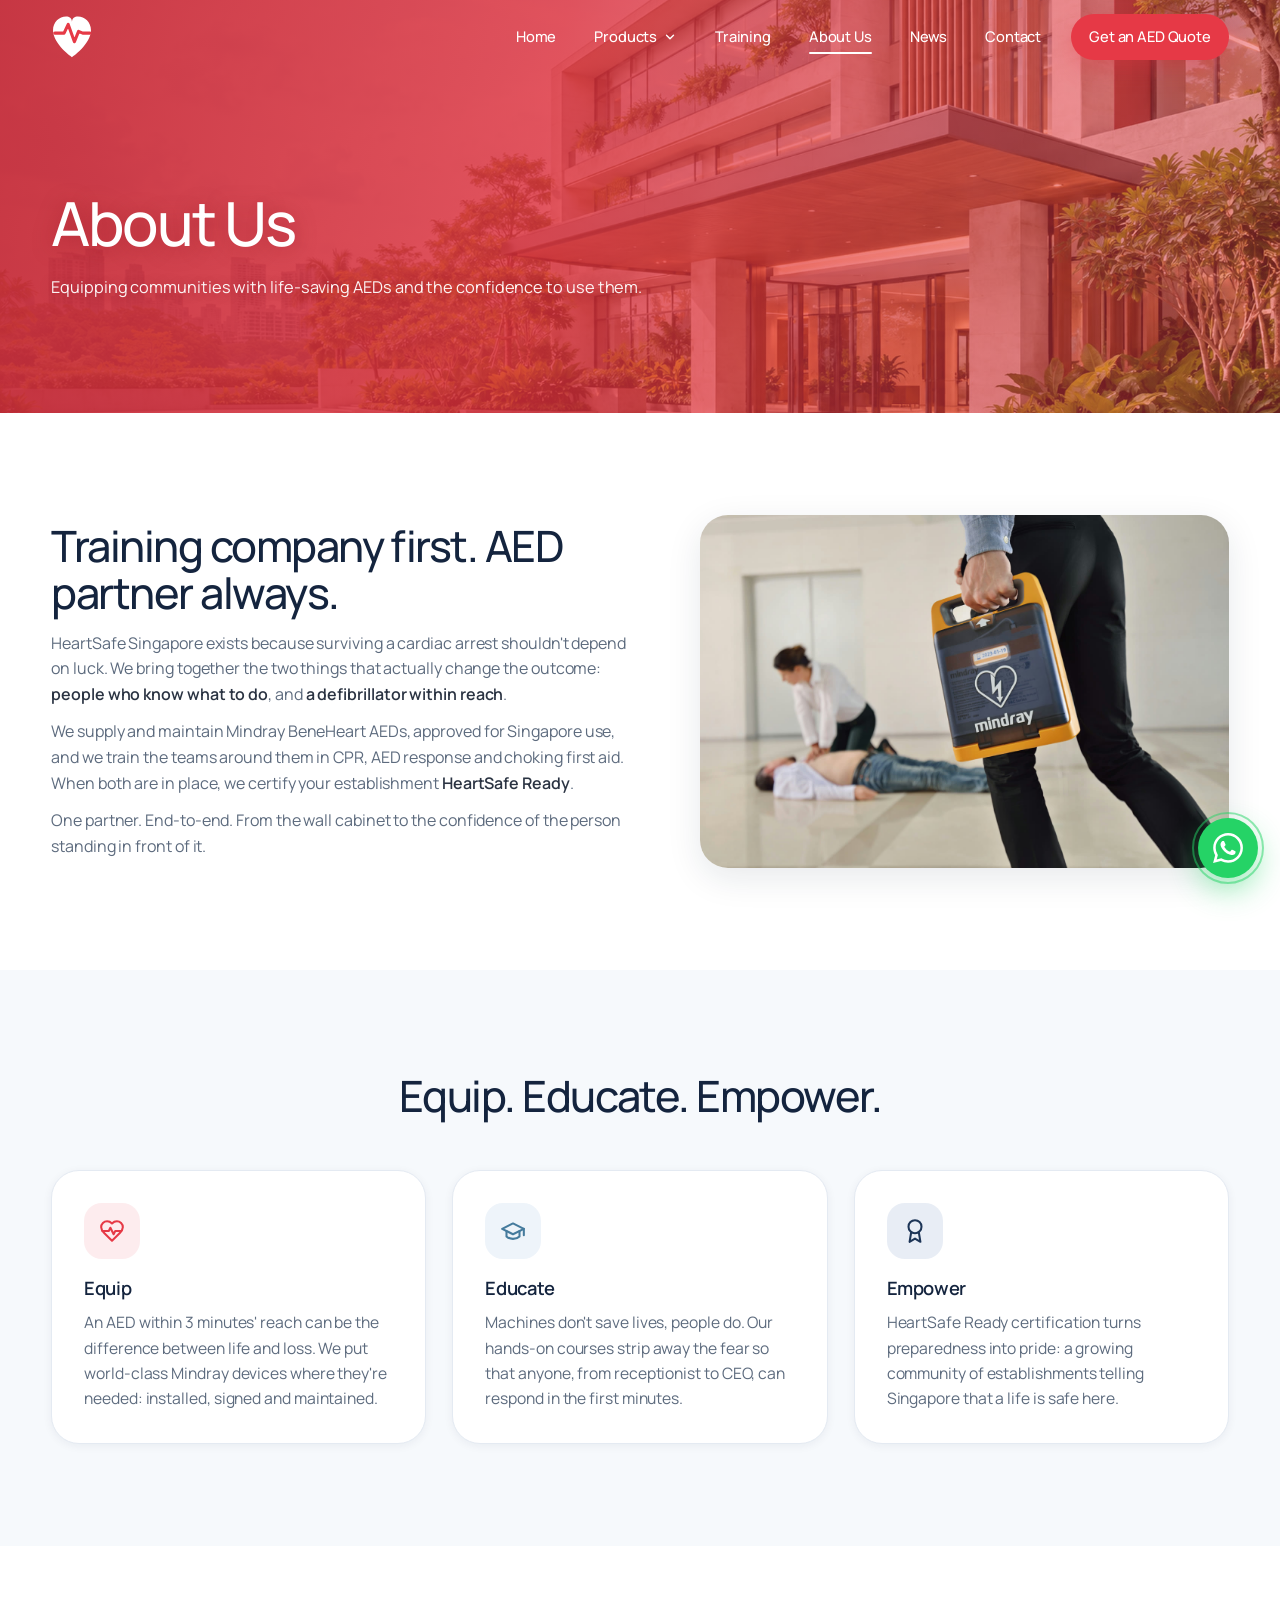
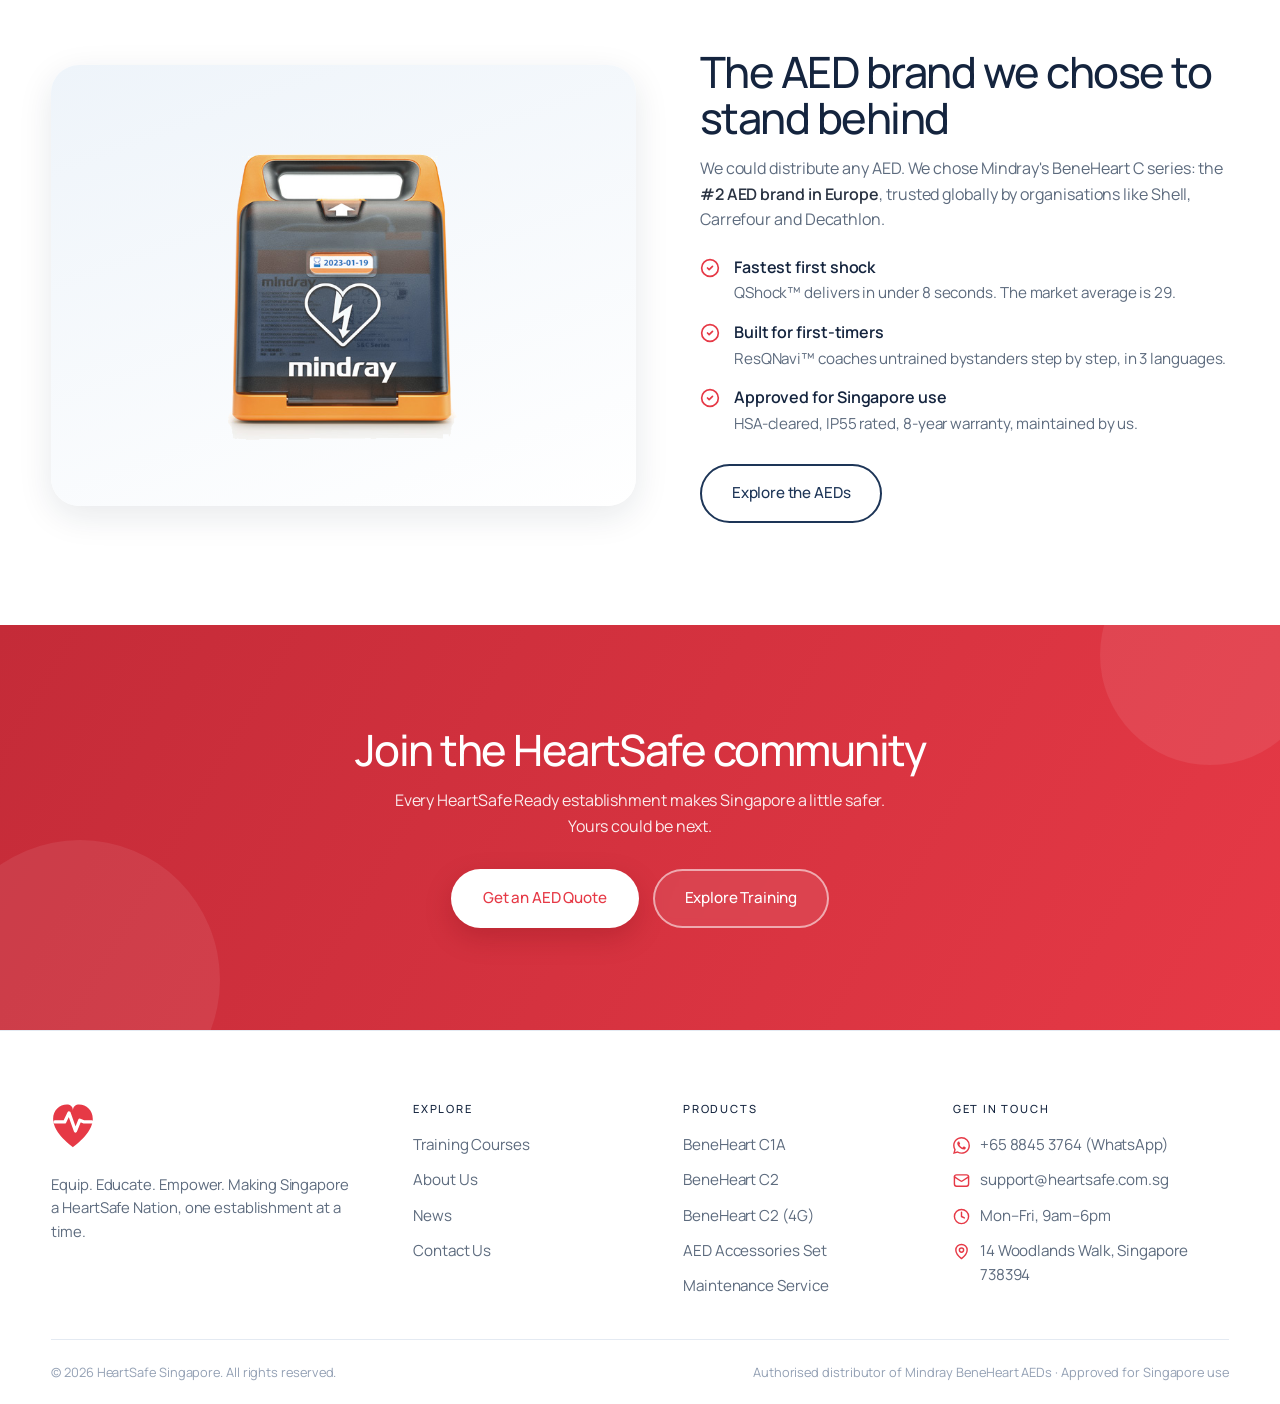
==== commit aebb8f7e: "Nav: active and hover items use a thin underline instead of the filled pill Co-Authored-By: Claude F" ====
--- a/about.html
+++ b/about.html
@@ -15,7 +15,7 @@
 <link rel="preconnect" href="https://fonts.googleapis.com">
 <link rel="preconnect" href="https://fonts.gstatic.com" crossorigin>
 <link href="https://fonts.googleapis.com/css2?family=Manrope:wght@400;500;600;700&family=Plus+Jakarta+Sans:wght@500;800&display=swap" rel="stylesheet">
-<link rel="stylesheet" href="assets/css/style.css?v=a60e32f3">
+<link rel="stylesheet" href="assets/css/style.css?v=c00b1cdf">
 </head>
 <body>
 <header class="nav nav--onhero">
@@ -184,6 +184,6 @@
   <svg width="30" height="30" viewBox="0 0 24 24" fill="currentColor"><path d="M17.472 14.382c-.297-.149-1.758-.867-2.03-.967-.273-.099-.471-.148-.67.15-.197.297-.767.966-.94 1.164-.173.199-.347.223-.644.075-.297-.15-1.255-.463-2.39-1.475-.883-.788-1.48-1.761-1.653-2.059-.173-.297-.018-.458.13-.606.134-.133.297-.347.446-.52.149-.174.198-.298.298-.497.099-.198.05-.371-.025-.52-.075-.149-.669-1.612-.916-2.207-.242-.579-.487-.5-.669-.51-.173-.008-.371-.01-.57-.01-.198 0-.52.074-.792.372-.272.297-1.04 1.016-1.04 2.479 0 1.462 1.065 2.875 1.213 3.074.149.198 2.096 3.2 5.077 4.487.709.306 1.262.489 1.694.625.712.227 1.36.195 1.871.118.571-.085 1.758-.719 2.006-1.413.248-.694.248-1.289.173-1.413-.074-.124-.272-.198-.57-.347m-5.421 7.403h-.004a9.87 9.87 0 0 1-5.031-1.378l-.361-.214-3.741.982.998-3.648-.235-.374a9.86 9.86 0 0 1-1.51-5.26c.001-5.45 4.436-9.884 9.888-9.884 2.64 0 5.122 1.03 6.988 2.898a9.825 9.825 0 0 1 2.893 6.994c-.003 5.45-4.437 9.884-9.885 9.884m8.413-18.297A11.815 11.815 0 0 0 12.05 0C5.495 0 .16 5.335.157 11.892c0 2.096.547 4.142 1.588 5.945L.057 24l6.305-1.654a11.882 11.882 0 0 0 5.683 1.448h.005c6.554 0 11.89-5.335 11.893-11.893a11.821 11.821 0 0 0-3.48-8.413Z"/></svg>
 </a>
 
-<script src="assets/js/main.js?v=a60e32f3"></script>
+<script src="assets/js/main.js?v=c00b1cdf"></script>
 </body>
 </html>
--- a/assets/css/style.css
+++ b/assets/css/style.css
@@ -1126,3 +1126,28 @@
 
 /* v20b: About hero photo */
 .page-hero--about{background-image:url('../img/hero-about.jpg');background-position:center 55%}
+
+
+/* ============================================================
+   v21: active/hover nav item = thin underline, no pill
+   ============================================================ */
+.nav__links > a:not(.btn),.nav__drop > a{position:relative;border-radius:0}
+.nav__links > a:not(.btn)::after,.nav__drop > a::after{
+  content:"";position:absolute;left:16px;right:16px;bottom:4px;height:2px;border-radius:2px;
+  background:currentColor;transform:scaleX(0);transform-origin:left;transition:transform .25s ease;
+}
+.nav .nav__links > a:not(.btn):hover::after,.nav .nav__drop > a:hover::after,
+.nav .nav__links a.active::after,.nav .nav__drop > a.active::after{transform:scaleX(1)}
+
+/* kill every pill background on plain links (active + hover), keep the CTA pill */
+.nav .nav__links a.active,.nav .nav__drop > a.active{background:transparent;color:var(--red)}
+.nav .nav__links > a:not(.btn):hover,.nav .nav__drop > a:hover{background:transparent;color:var(--red)}
+.nav.nav--onhero:not(.scrolled) .nav__links a.active,
+.nav.nav--onhero:not(.scrolled) .nav__links > a:not(.btn):hover,
+.nav.nav--onhero:not(.scrolled) .nav__drop > a:hover{background:transparent;color:#fff}
+@media (max-width:860px){
+  /* inside the white mobile drawer the line and words go back to red */
+  .nav.nav--onhero:not(.scrolled) .nav__links a.active,
+  .nav.nav--onhero:not(.scrolled) .nav__links > a:not(.btn):hover{color:var(--red)}
+  .nav__links > a:not(.btn)::after,.nav__drop > a::after{left:18px;right:auto;width:28px}
+}
